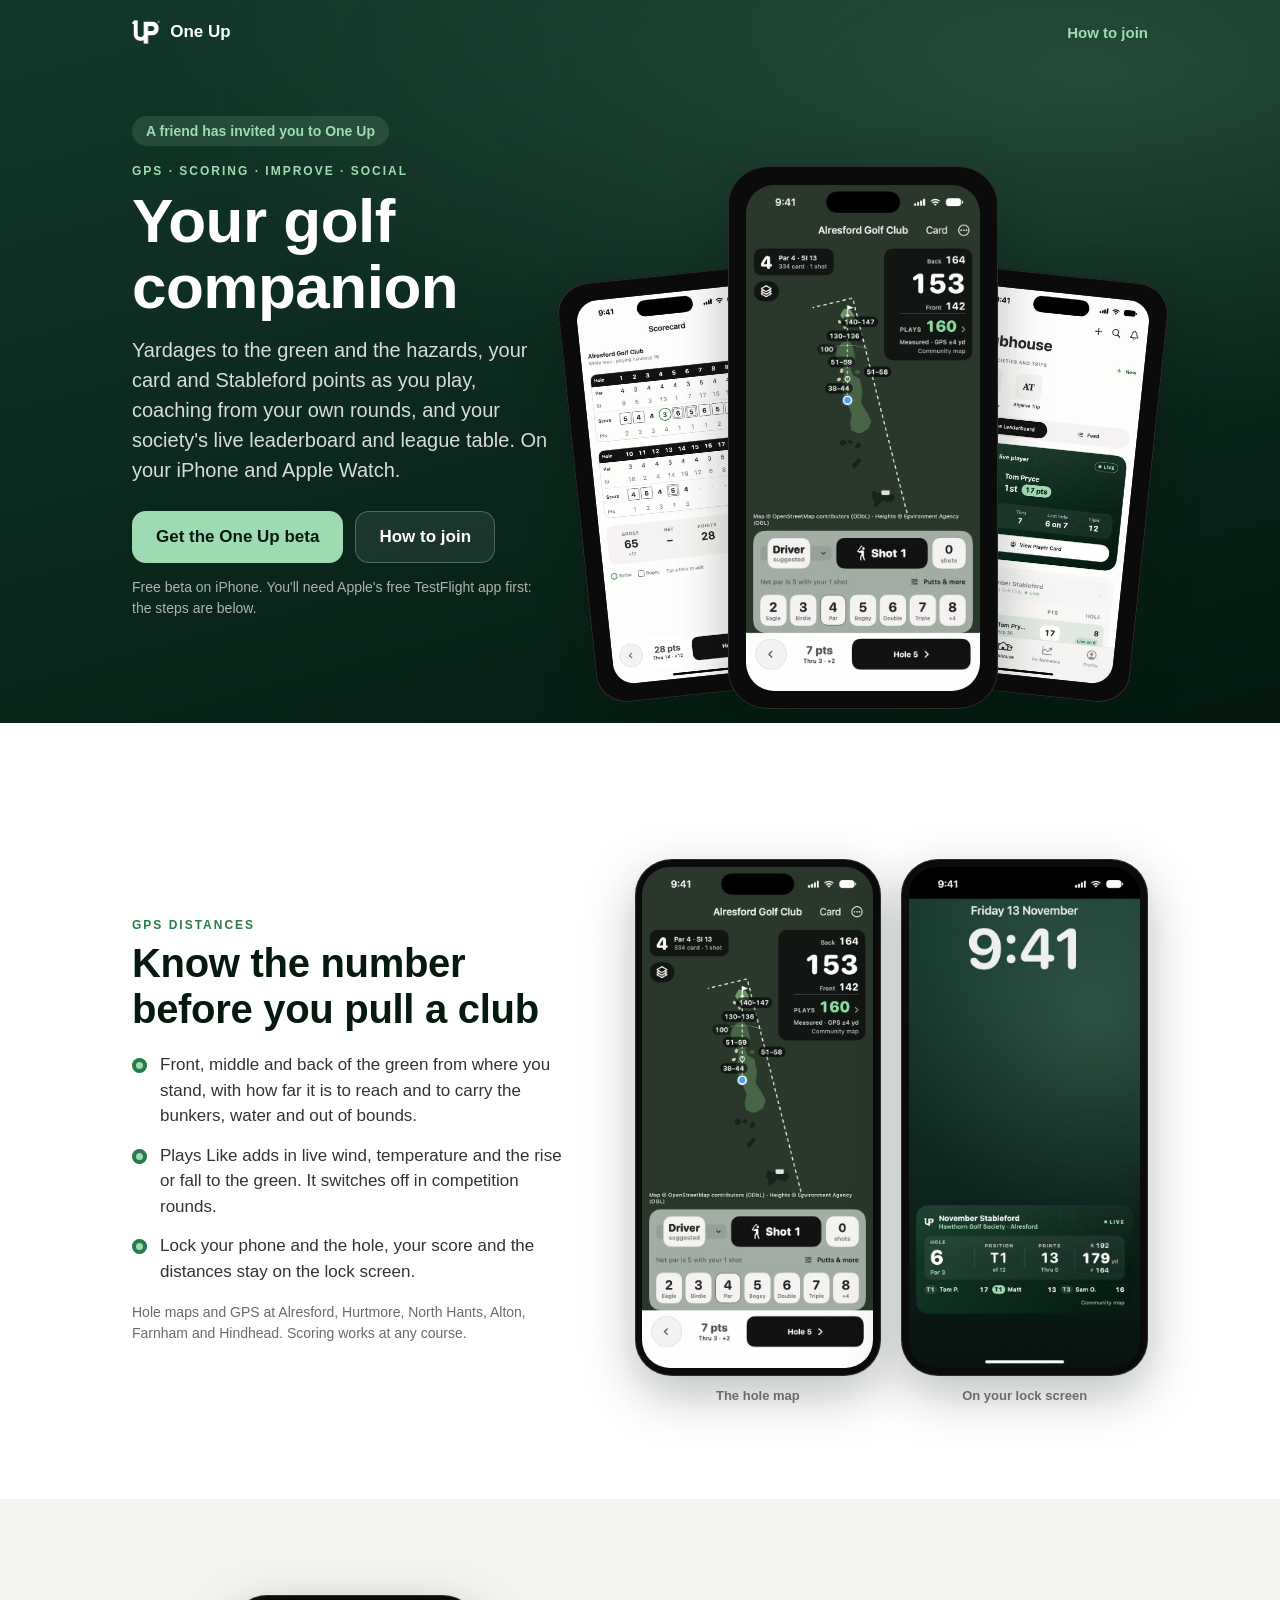
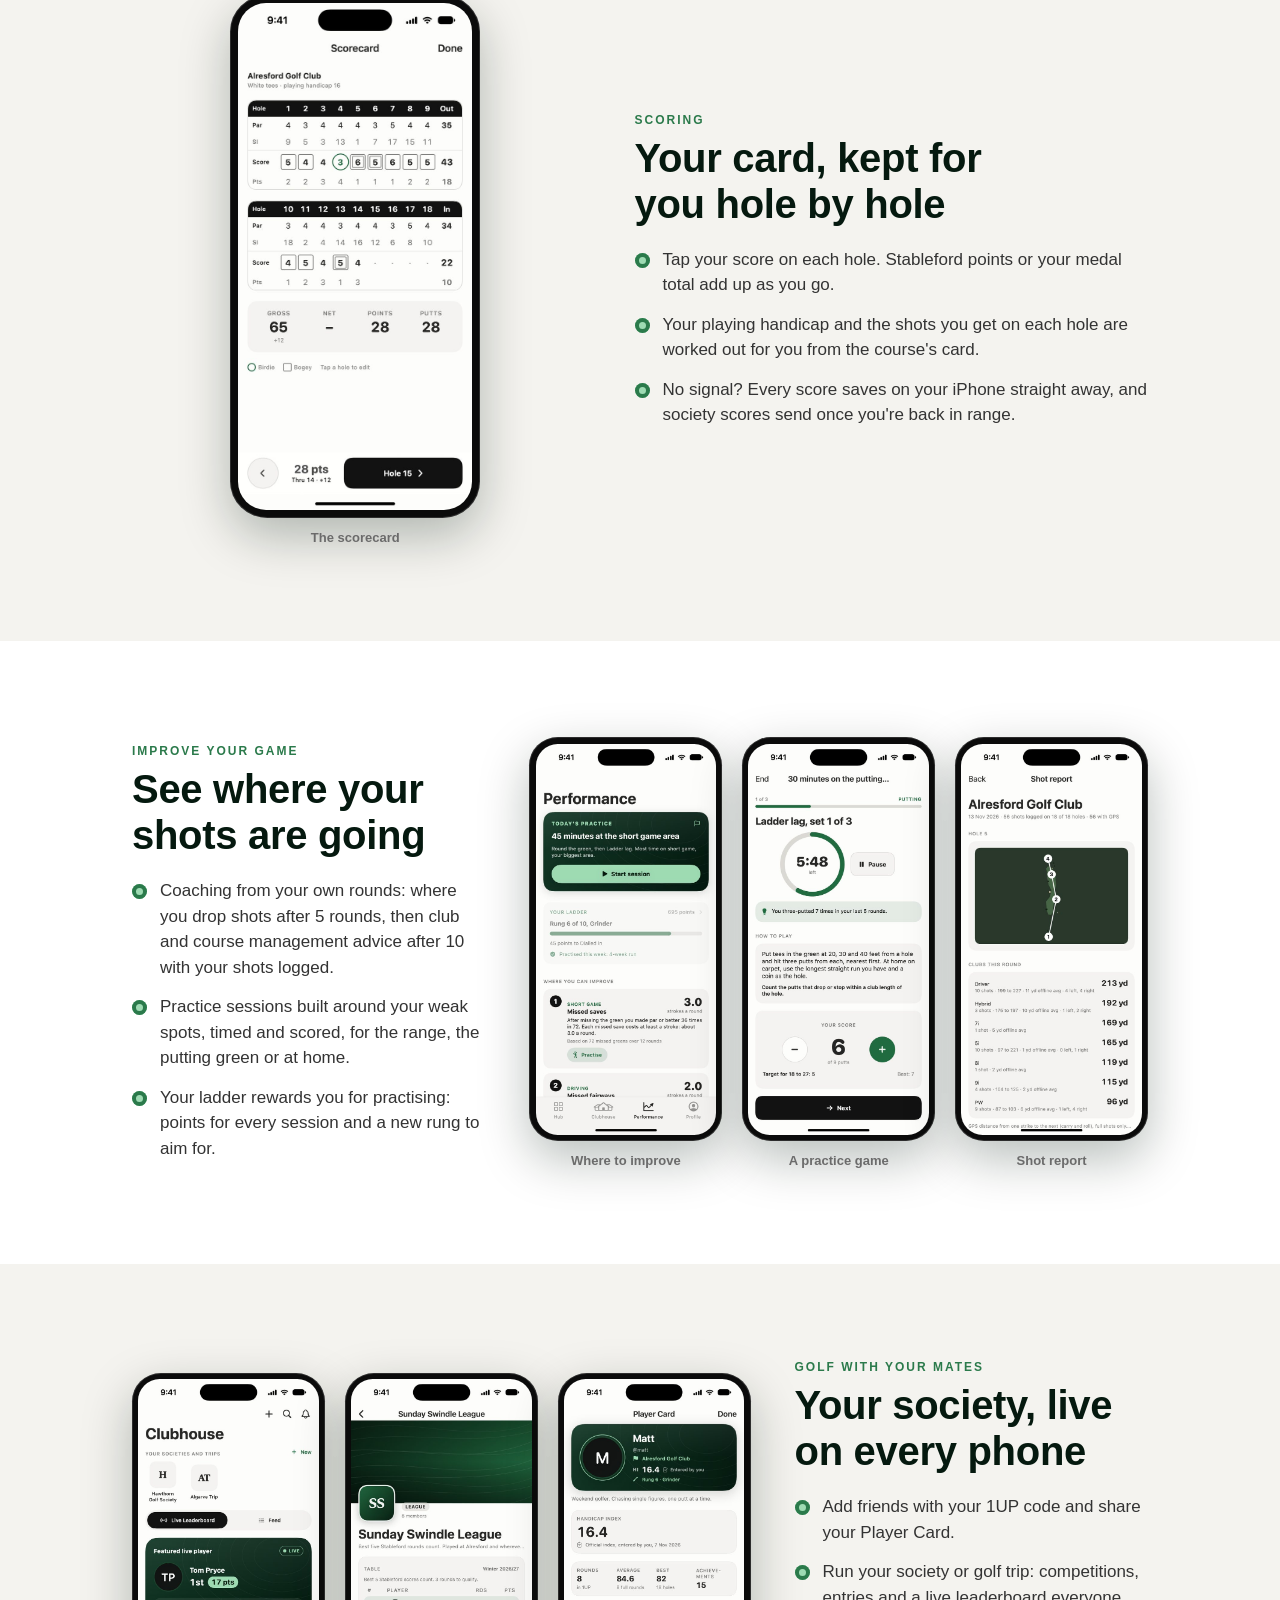
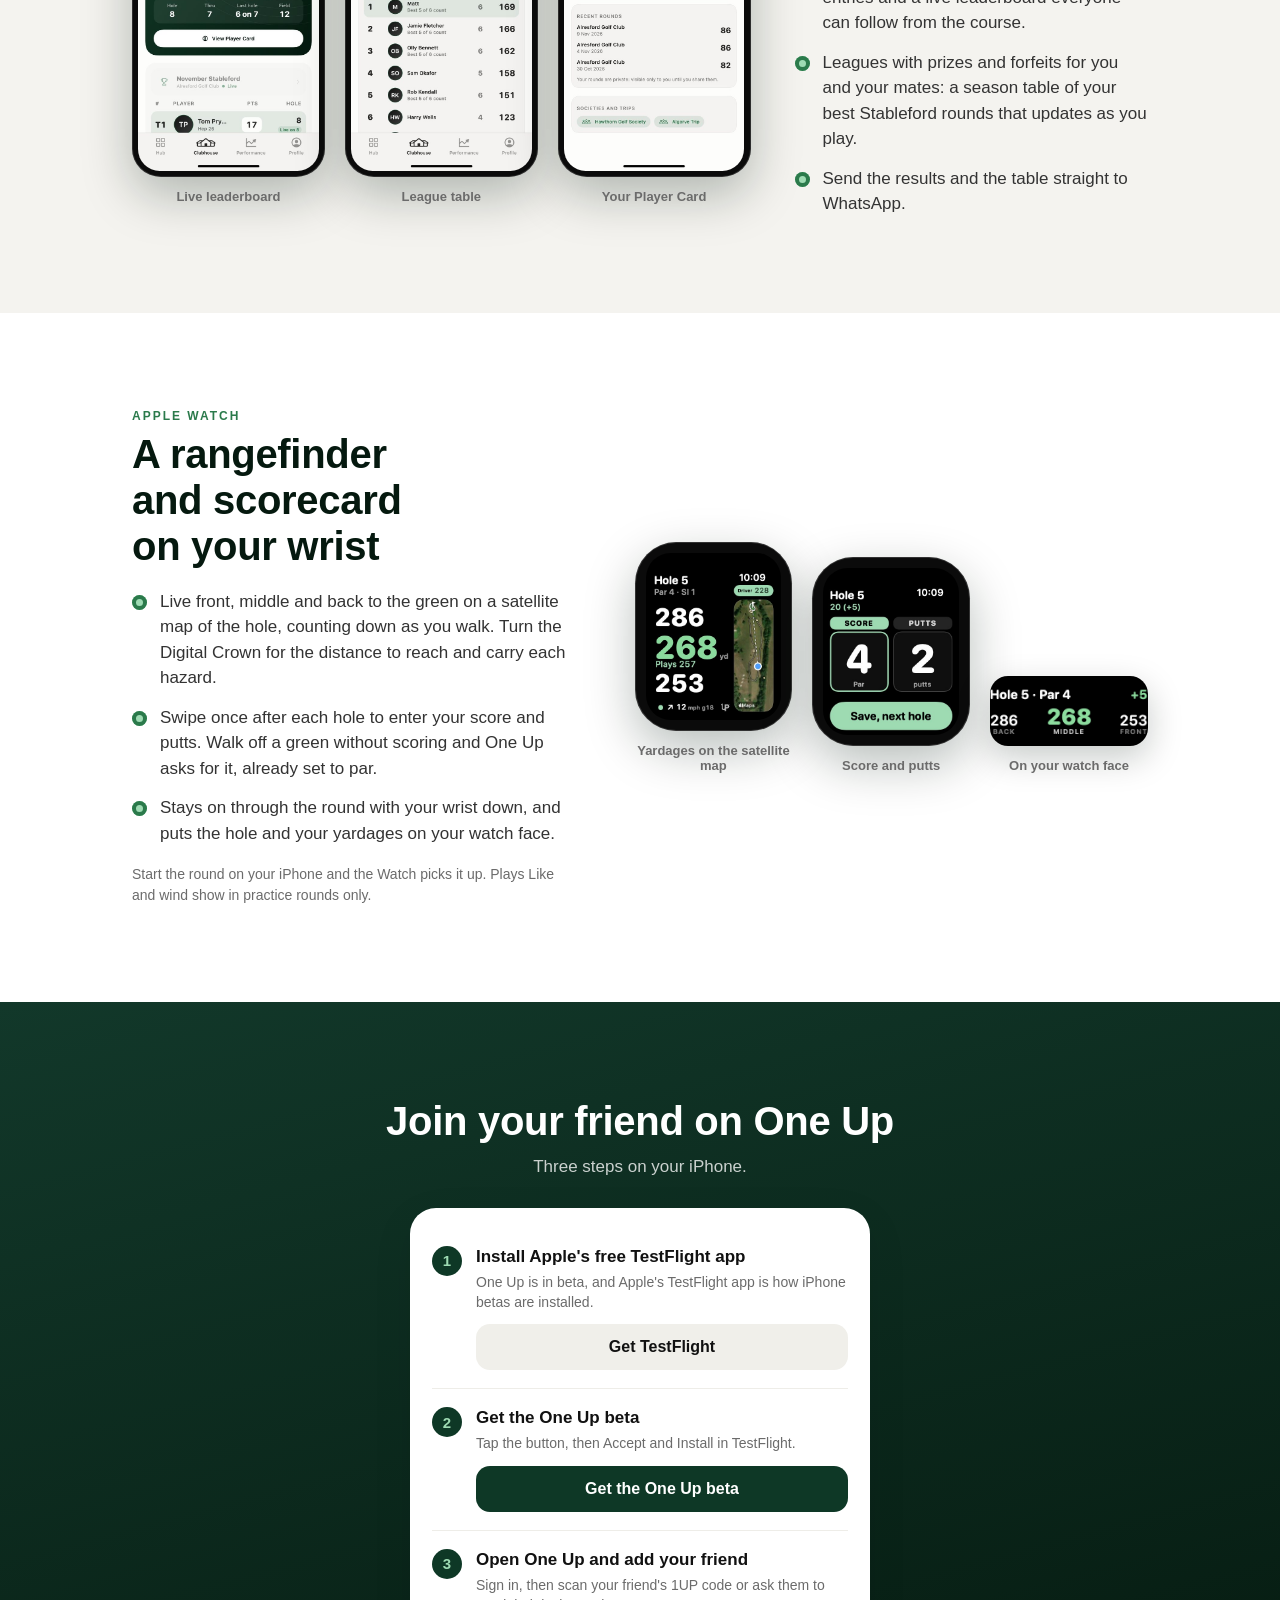
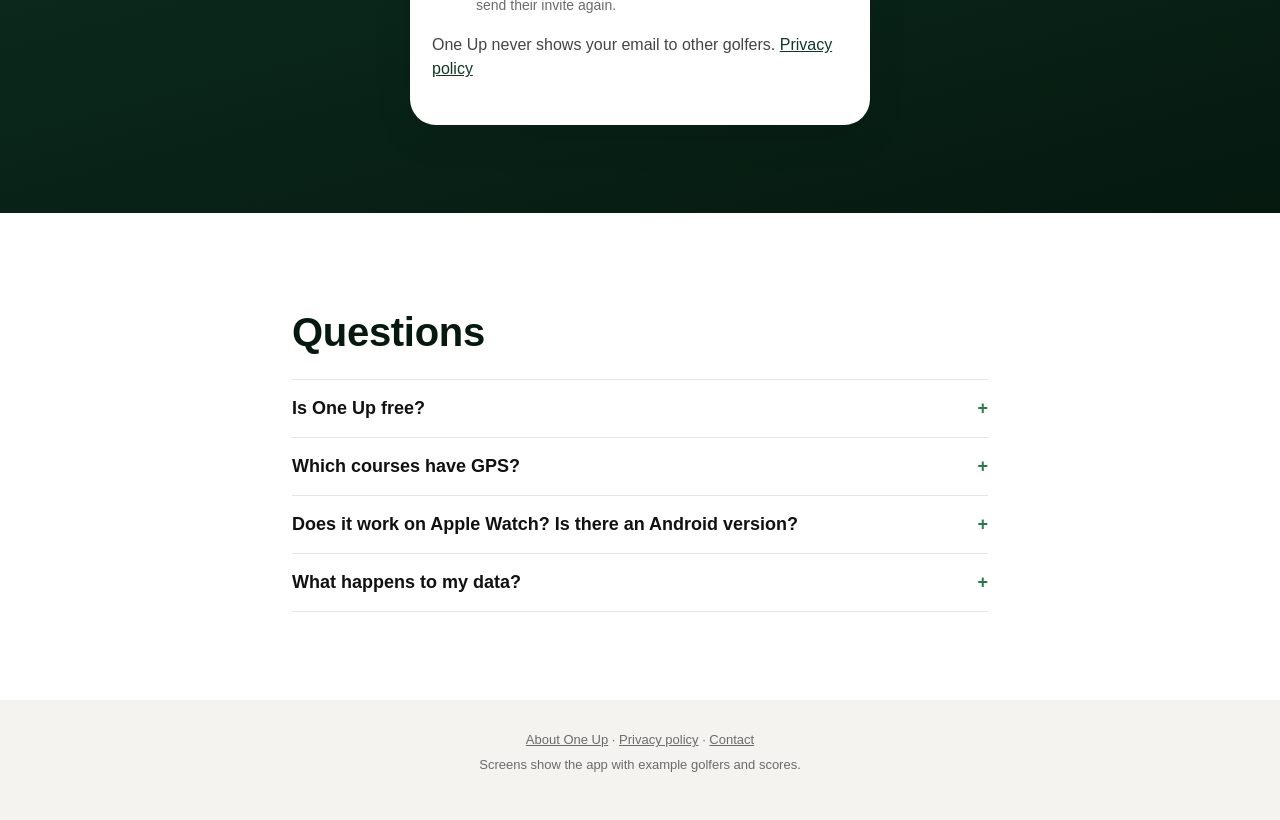
==== invite/index.html @ 7b3f878b "Invite page and link preview" ====
<!doctype html>
<html lang="en-GB">
<head>
<meta charset="utf-8"><meta name="viewport" content="width=device-width, initial-scale=1">
<title>You're invited to One Up</title>
<meta name="description" content="Join me on One Up, the golf companion app: GPS distances, scoring, getting better and golf with your mates. Free beta on iPhone.">
<meta property="og:type" content="website">
<meta property="og:site_name" content="One Up">
<meta property="og:title" content="You're invited to join One Up">
<meta property="og:description" content="Join me on One Up, the golf companion app: GPS distances, scoring, getting better and golf with your mates. Free beta on iPhone.">
<meta property="og:url" content="https://oneupapparel.com/invite/">
<meta property="og:image" content="https://oneupapparel.com/invite/preview.png">
<meta property="og:image:type" content="image/png">
<meta property="og:image:width" content="1200">
<meta property="og:image:height" content="630">
<meta property="og:image:alt" content="The One Up logo: You're invited to join One Up, the golf companion app.">
<meta name="twitter:card" content="summary_large_image">
<meta name="twitter:title" content="You're invited to join One Up">
<meta name="twitter:description" content="Join me on One Up, the golf companion app: GPS distances, scoring, getting better and golf with your mates. Free beta on iPhone.">
<meta name="twitter:image" content="https://oneupapparel.com/invite/preview.png">
<link rel="icon" href="https://gjreyupevmijlrhcgfhg.supabase.co/storage/v1/object/public/brand/one-up-icon-192.png">
<link rel="apple-touch-icon" href="https://gjreyupevmijlrhcgfhg.supabase.co/storage/v1/object/public/brand/one-up-icon-192.png">
<link rel="stylesheet" href="/style.css">
<script src="/config.js"></script>
</head>
<body class="product">
<!-- Invite to One Up: the link a golfer sends from the app (https://oneupapparel.com/invite/?c=<their 1UP code>).
     With One Up installed the iPhone opens the link straight in the app (universal links) and this page never shows.
     The code is only ever read from ?c=, checked against the same rule as the app (letters, digits, _ and -, 4 to 80
     characters) and set with textContent; nothing else from the address is used. No tracking.
     The screenshots in /img/ are drawn from the app's own screens with demo data (SiteScreenshots in the app's tests). -->
<header class="top">
  <div class="wrap">
    <a class="brand" href="/"><img src="/img/mark-white.png" width="113" height="96" alt="">One Up</a>
    <a class="top-link" href="#join">How to join</a>
  </div>
</header>

<main>
<section class="intro">
  <div class="wrap">
    <div class="intro-copy">
      <div class="invited">A friend has invited you to One Up</div>
      <div class="eyebrow">GPS · SCORING · IMPROVE · SOCIAL</div>
      <h1>Your golf companion</h1>
      <p class="lead">Yardages to the green and the hazards, your card and Stableford points as you play, coaching from your own rounds, and your society's live leaderboard and league table. On your iPhone and Apple Watch.</p>
      <div class="cta">
        <a class="btn mint" data-get href="#join">Get the One Up beta</a>
        <a class="btn ghost" href="#join">How to join</a>
      </div>
      <p class="cta-note">Free beta on iPhone. You'll need Apple's free TestFlight app first: the steps are below.</p>
    </div>
    <div class="intro-shots">
      <div class="phone side left"><img src="/img/scoring.jpg" width="600" height="1301" loading="lazy" alt="One Up scorecard for a Stableford round at Alresford, 14 holes played and 28 points so far."></div>
      <div class="phone"><img src="/img/gps.jpg" width="600" height="1301" alt="One Up hole map for the 4th at Alresford, a par 4: 153 yards to the middle of the green, 142 to the front, 164 to the back, plays like 160, with the distances to the bunkers marked on the hole."></div>
      <div class="phone side right"><img src="/img/leaderboard.jpg" width="600" height="1301" loading="lazy" alt="One Up Clubhouse with a society Stableford live: the leader so far and the leaderboard with points and the hole each golfer is on."></div>
    </div>
  </div>
</section>

<section class="feature" id="gps">
  <div class="wrap">
    <div class="copy">
      <div class="kicker">GPS DISTANCES</div>
      <h2>Know the number before you pull a club</h2>
      <ul class="points">
        <li>Front, middle and back of the green from where you stand, with how far it is to reach and to carry the bunkers, water and out of bounds.</li>
        <li>Plays Like adds in live wind, temperature and the rise or fall to the green. It switches off in competition rounds.</li>
        <li>Lock your phone and the hole, your score and the distances stay on the lock screen.</li>
      </ul>
      <p class="small-note">Hole maps and GPS at Alresford, Hurtmore, North Hants, Alton, Farnham and Hindhead. Scoring works at any course.</p>
    </div>
    <div class="shots">
      <figure class="shot"><div class="phone"><img src="/img/gps.jpg" width="600" height="1301" loading="lazy" alt="One Up hole map for the 4th at Alresford: 153 yards to the middle of the green, 142 to the front and 164 to the back, plays like 160, with bunker distances marked and the score buttons below the map."></div><figcaption>The hole map</figcaption></figure>
      <figure class="shot"><div class="phone"><img src="/img/lockscreen.jpg" width="600" height="1301" loading="lazy" alt="An iPhone lock screen with the One Up Live Activity for a society Stableford: hole 6, par 3, tied first of 12, 13 points after 5 holes, 179 yards to the middle of the green, and the top three."></div><figcaption>On your lock screen</figcaption></figure>
    </div>
  </div>
</section>

<section class="feature tint flip" id="scoring">
  <div class="wrap">
    <div class="copy">
      <div class="kicker">SCORING</div>
      <h2>Your card, kept for you hole by hole</h2>
      <ul class="points">
        <li>Tap your score on each hole. Stableford points or your medal total add up as you go.</li>
        <li>Your playing handicap and the shots you get on each hole are worked out for you from the course's card.</li>
        <li>No signal? Every score saves on your iPhone straight away, and society scores send once you're back in range.</li>
      </ul>
    </div>
    <div class="shots single">
      <figure class="shot"><div class="phone"><img src="/img/scoring.jpg" width="600" height="1301" loading="lazy" alt="One Up scorecard for a Stableford round at Alresford after 14 holes: 28 points, gross 65, birdies circled and bogeys boxed, with the button to go to hole 15."></div><figcaption>The scorecard</figcaption></figure>
    </div>
  </div>
</section>

<section class="feature wide" id="improve">
  <div class="wrap">
    <div class="copy">
      <div class="kicker">IMPROVE YOUR GAME</div>
      <h2>See where your shots are going</h2>
      <ul class="points">
        <li>Coaching from your own rounds: where you drop shots after 5 rounds, then club and course management advice after 10 with your shots logged.</li>
        <li>Practice sessions built around your weak spots, timed and scored, for the range, the putting green or at home.</li>
        <li>Your ladder rewards you for practising: points for every session and a new rung to aim for.</li>
      </ul>
    </div>
    <div class="shots">
      <figure class="shot"><div class="phone"><img src="/img/performance.jpg" width="600" height="1301" loading="lazy" alt="One Up Performance screen: today's practice session, Your ladder at rung 6 of 10, and where you can improve: missed saves at 3.0 strokes a round, then missed fairways."></div><figcaption>Where to improve</figcaption></figure>
      <figure class="shot"><div class="phone"><img src="/img/practice.jpg" width="600" height="1301" loading="lazy" alt="A One Up practice game in progress: Ladder lag, set 1 of 3, with a countdown timer, how to play, and a score of 6 of 9 putts."></div><figcaption>A practice game</figcaption></figure>
      <figure class="shot"><div class="phone"><img src="/img/shotreport.jpg" width="600" height="1301" loading="lazy" alt="One Up shot report for a round at Alresford: a map of the 5th with each shot numbered, and the distance each club went."></div><figcaption>Shot report</figcaption></figure>
    </div>
  </div>
</section>

<section class="feature tint flip wide" id="social">
  <div class="wrap">
    <div class="copy">
      <div class="kicker">GOLF WITH YOUR MATES</div>
      <h2>Your society, live on every phone</h2>
      <ul class="points">
        <li>Add friends with your 1UP code and share your Player Card.</li>
        <li>Run your society or golf trip: competitions, entries and a live leaderboard everyone can follow from the course.</li>
        <li>Leagues with prizes and forfeits for you and your mates: a season table of your best Stableford rounds that updates as you play.</li>
        <li>Send the results and the table straight to WhatsApp.</li>
      </ul>
    </div>
    <div class="shots">
      <figure class="shot"><div class="phone"><img src="/img/leaderboard.jpg" width="600" height="1301" loading="lazy" alt="One Up Clubhouse with a society Stableford live: the featured leader on 17 points and the leaderboard with each golfer's points and the hole they're on."></div><figcaption>Live leaderboard</figcaption></figure>
      <figure class="shot"><div class="phone"><img src="/img/league.jpg" width="600" height="1301" loading="lazy" alt="A One Up friends' league, the Sunday Swindle League: the Winter 2026/27 season table with the best five Stableford scores counting, Matt top on 169 points ahead of Jamie Fletcher on 166."></div><figcaption>League table</figcaption></figure>
      <figure class="shot"><div class="phone"><img src="/img/playercard.jpg" width="600" height="1301" loading="lazy" alt="A One Up Player Card for Matt: home club Alresford, Handicap Index 16.4, rounds, average and best scores, recent rounds and his society and golf trip."></div><figcaption>Your Player Card</figcaption></figure>
    </div>
  </div>
</section>

<section class="feature" id="watch">
  <div class="wrap">
    <div class="copy">
      <div class="kicker">APPLE WATCH</div>
      <h2>A rangefinder and scorecard on your wrist</h2>
      <ul class="points">
        <li>Live front, middle and back to the green on a satellite map of the hole, counting down as you walk. Turn the Digital Crown for the distance to reach and carry each hazard.</li>
        <li>Swipe once after each hole to enter your score and putts. Walk off a green without scoring and One Up asks for it, already set to par.</li>
        <li>Stays on through the round with your wrist down, and puts the hole and your yardages on your watch face.</li>
      </ul>
      <p class="small-note">Start the round on your iPhone and the Watch picks it up. Plays Like and wind show in practice rounds only.</p>
    </div>
    <div class="shots watch-shots">
      <figure class="shot"><div class="watch"><img src="/img/watch-hole.jpg" width="410" height="502" loading="lazy" alt="One Up on Apple Watch, the 5th at Alresford, a par 4: 268 yards to the middle of the green, 286 to the back and 253 to the front, plays 257, a satellite picture of the hole with the line to the green, and wind of 12 miles an hour gusting 18."></div><figcaption>Yardages on the satellite map</figcaption></figure>
      <figure class="shot"><div class="watch"><img src="/img/watch-score.jpg" width="410" height="502" loading="lazy" alt="One Up score page on Apple Watch for hole 5: a score of 4, par, and 2 putts, with a Save, next hole button."></div><figcaption>Score and putts</figcaption></figure>
      <figure class="shot complication"><img src="/img/watch-complication.png" width="372" height="164" loading="lazy" alt="One Up watch face complication: hole 5, par 4, plus 5, with 286 to the back, 268 to the middle and 253 to the front."><figcaption>On your watch face</figcaption></figure>
    </div>
  </div>
</section>

<section class="join" id="join">
  <div class="wrap">
    <h2>Join your friend on One Up</h2>
    <p class="sub-lead">Three steps on your iPhone.</p>
    <div class="card">
      <div class="body">
        <ol class="steps">
          <li>
            <span class="num">1</span>
            <div>
              <strong>Install Apple's free TestFlight app</strong>
              <span class="sub">One Up is in beta, and Apple's TestFlight app is how iPhone betas are installed.</span>
              <a class="btn secondary" href="https://apps.apple.com/app/testflight/id899247664">Get TestFlight</a>
            </div>
          </li>
          <li>
            <span class="num">2</span>
            <div>
              <strong>Get the One Up beta</strong>
              <span class="sub" id="beta-note">Tap the button, then Accept and Install in TestFlight.</span>
              <a id="get" class="btn primary" href="/" style="display:none">Get the One Up beta</a>
            </div>
          </li>
          <li>
            <span class="num">3</span>
            <div>
              <strong>Open One Up and add your friend</strong>
              <span class="sub" id="add-note">Sign in, then scan your friend's 1UP code or ask them to send their invite again.</span>
              <a id="open" class="btn primary" href="/" style="display:none">Open in One Up</a>
              <div id="code-box" class="code-box" style="display:none">
                <span class="sub">Or in One Up tap Scan 1UP Code and type this code:</span>
                <code id="code"></code>
              </div>
            </div>
          </li>
        </ol>
        <p class="note">One Up never shows your email to other golfers. <a href="/privacy/">Privacy policy</a></p>
      </div>
    </div>
  </div>
</section>

<section class="faq" id="faq">
  <div class="wrap">
    <h2>Questions</h2>
    <div class="list">
      <details>
        <summary>Is One Up free?</summary>
        <p>Yes. One Up is in a free beta on iPhone, installed through Apple's free TestFlight app.</p>
      </details>
      <details>
        <summary>Which courses have GPS?</summary>
        <p>Hole maps and GPS distances are ready at Alresford, Hurtmore, North Hants, Alton, Farnham and Hindhead. Scoring, handicaps and society competitions work at any course.</p>
      </details>
      <details>
        <summary>Does it work on Apple Watch? Is there an Android version?</summary>
        <p>Yes to Apple Watch: the Watch app comes with the iPhone app and installs by itself. One Up needs an iPhone, and there's no Android version yet.</p>
      </details>
      <details>
        <summary>What happens to my data?</summary>
        <p>Your rounds, shots and your location stay on your iPhone. An account is optional: you need one for friends, societies and live scoring, and other golfers never see your email. There are no adverts and no tracking. The <a href="/privacy/">privacy policy</a> has the full detail.</p>
      </details>
    </div>
  </div>
</section>
</main>

<footer class="site-foot">
  <a href="/">About One Up</a> &middot; <a href="/privacy/">Privacy policy</a> &middot; <a href="mailto:matt@oneupapparel.com">Contact</a>
  <p>Screens show the app with example golfers and scores.</p>
</footer>
<script>
  (function () {
    var download = window.ONE_UP_DOWNLOAD;
    var get = document.getElementById('get');
    if (download) {
      get.href = download; get.style.display = 'block';
      var heroes = document.querySelectorAll('[data-get]');
      for (var i = 0; i < heroes.length; i++) heroes[i].href = download;
    }
    else { document.getElementById('beta-note').textContent = 'One Up is in beta on iPhone. Ask the friend who invited you for the beta link.'; }

    var c = null;
    try { c = new URLSearchParams(location.search).get('c'); } catch (e) { c = null; }
    if (c && /^[A-Za-z0-9_-]{4,80}$/.test(c)) {
      var open = document.getElementById('open');
      open.href = 'oneupgolf://p/' + c;
      open.style.display = 'block';
      document.getElementById('add-note').textContent = 'Once you have signed in, tap the button to see their Player Card and add them.';
      document.getElementById('code').textContent = c;
      document.getElementById('code-box').style.display = 'block';
    }
  })();
</script>
</body>
</html>
---- style.css ----
:root { --forest: #0e3826; --forest-deep: #05190f; --mint: #9edbb3; --ink: #111; --muted: #6b6b6b; --paper: #f4f3ef; --leaf: #2b7a4b; }
* { box-sizing: border-box; }
body { margin: 0; background: var(--paper); color: var(--ink); font-family: -apple-system, BlinkMacSystemFont, "Segoe UI", Helvetica, Arial, sans-serif; -webkit-font-smoothing: antialiased; }
.card { max-width: 460px; margin: 40px auto; background: #fff; border-radius: 26px; overflow: hidden; box-shadow: 0 12px 40px rgba(0,0,0,.08); }
.hero { background: linear-gradient(160deg, #12382a, var(--forest-deep)); color: #fff; text-align: center; padding: 36px 24px 30px; }
.hero img { width: 76px; height: 76px; border-radius: 18px; background: #fff; display: block; margin: 0 auto; }
.eyebrow { margin-top: 16px; font-size: 11px; font-weight: 800; letter-spacing: 2px; color: var(--mint); }
h1 { margin: 8px 0 0; font-size: 26px; line-height: 1.2; }
.body { padding: 28px 26px 30px; text-align: center; }
.body p { color: #444; font-size: 16px; line-height: 1.5; margin: 0 0 18px; }
.btn { display: block; width: 100%; padding: 16px; border-radius: 14px; font-size: 17px; font-weight: 700; text-decoration: none; margin-top: 12px; }
.btn.primary { background: var(--forest); color: #fff; }
.btn.secondary { background: #f0efea; color: var(--ink); }
.note { font-size: 13px; color: var(--muted); margin-top: 18px; line-height: 1.5; }
.foot { text-align: center; font-size: 12px; color: var(--muted); padding: 0 16px 40px; }
.foot a { color: var(--muted); }
.policy { max-width: 720px; margin: 0 auto; padding: 32px 22px 60px; line-height: 1.6; }
.policy h1 { color: var(--forest); }
.policy h2 { margin-top: 28px; font-size: 19px; }
.steps { list-style: none; margin: 8px 0 0; padding: 0; text-align: left; }
.steps li { display: flex; gap: 14px; padding: 18px 0; border-top: 1px solid #eeede8; }
.steps li:first-child { border-top: 0; padding-top: 6px; }
.steps .num { flex: 0 0 30px; height: 30px; border-radius: 50%; background: var(--forest); color: var(--mint); font-weight: 800; font-size: 15px; display: flex; align-items: center; justify-content: center; }
.steps li > div { flex: 1; min-width: 0; }
.steps strong { display: block; font-size: 17px; line-height: 1.3; }
.steps .sub { display: block; color: var(--muted); font-size: 14px; line-height: 1.45; margin-top: 4px; }
.steps .btn { margin-top: 12px; padding: 14px; font-size: 16px; text-align: center; }
.code-box { margin-top: 14px; }
.code-box code { display: block; margin-top: 8px; padding: 12px; border-radius: 12px; background: #f0efea; font: 600 15px/1.3 ui-monospace, SFMono-Regular, Menlo, monospace; word-break: break-all; user-select: all; -webkit-user-select: all; text-align: center; }
.hero h1 { text-wrap: balance; }
.note a { color: var(--forest); }

/* Product pages (home and invite). Mobile first; two columns from 900px. */
.product { background: #fff; }
.wrap { max-width: 1080px; margin: 0 auto; padding: 0 20px; }
.top { position: absolute; top: 0; left: 0; right: 0; z-index: 2; }
.top .wrap { display: flex; align-items: center; justify-content: space-between; height: 64px; }
.brand { display: flex; align-items: center; gap: 10px; color: #fff; text-decoration: none; font-weight: 800; font-size: 17px; }
.brand img { height: 24px; width: auto; display: block; }
.top-link { color: var(--mint); font-weight: 700; font-size: 15px; text-decoration: none; }

.intro { position: relative; overflow: hidden; color: #fff; padding: 92px 0 0;
  background: radial-gradient(120% 80% at 85% 10%, rgba(158,219,179,.16), transparent 60%), linear-gradient(165deg, #12382a, var(--forest-deep)); }
.intro .wrap { display: grid; gap: 40px; }
.intro .eyebrow { margin-top: 0; font-size: 12px; }
.intro h1 { font-size: 42px; line-height: 1.06; letter-spacing: -0.5px; margin: 10px 0 0; text-wrap: balance; }
.intro .lead { font-size: 18px; line-height: 1.5; color: rgba(255,255,255,.84); margin: 16px 0 0; max-width: 32em; }
.invited { display: inline-block; margin: 0 0 18px; padding: 7px 14px; border-radius: 999px; background: rgba(158,219,179,.14); color: var(--mint); font-size: 14px; font-weight: 700; }
.cta { display: flex; flex-wrap: wrap; gap: 12px; margin-top: 26px; }
.cta .btn { width: auto; margin: 0; padding: 16px 24px; text-align: center; }
.btn.mint { background: var(--mint); color: var(--forest-deep); }
.btn.ghost { background: rgba(255,255,255,.08); color: #fff; box-shadow: inset 0 0 0 1px rgba(255,255,255,.24); }
.cta-note { font-size: 14px; line-height: 1.5; color: rgba(255,255,255,.66); margin: 14px 0 0; }
.intro-shots { display: flex; justify-content: center; align-items: flex-end; margin-bottom: -56px; }
.intro-shots .phone { width: 240px; }
.intro-shots .side { display: none; }

.phone { margin: 0; background: #0b0b0b; padding: 3.2%; border-radius: 15% / 7%; box-shadow: 0 18px 50px rgba(5,25,15,.28), inset 0 0 0 1px rgba(255,255,255,.14); }
.phone img { display: block; width: 100%; height: auto; border-radius: 12% / 5.6%; background: #1c1c1c; }
.shot { margin: 0; min-width: 0; text-align: center; }
.shot figcaption { margin-top: 12px; font-size: 13px; font-weight: 600; color: var(--muted); }

.feature { padding: 60px 0; }
.feature.tint { background: var(--paper); }
.intro + .feature { padding-top: 104px; }
.feature .wrap { display: grid; gap: 34px; }
.kicker { font-size: 12px; font-weight: 800; letter-spacing: 2px; color: var(--leaf); }
.feature h2, .join h2, .faq h2 { font-size: 30px; line-height: 1.15; margin: 8px 0 0; color: var(--forest-deep); letter-spacing: -0.3px; text-wrap: balance; }
.points { list-style: none; padding: 0; margin: 20px 0 0; }
.points li { position: relative; padding-left: 28px; margin-top: 14px; font-size: 17px; line-height: 1.5; color: #333; }
.points li::before { content: ""; position: absolute; left: 0; top: 6px; width: 15px; height: 15px; border-radius: 50%; background: var(--mint); box-shadow: inset 0 0 0 4px var(--leaf); }
.small-note { margin: 18px 0 0; font-size: 14px; line-height: 1.5; color: var(--muted); }
.shots { display: flex; flex-wrap: wrap; justify-content: center; gap: 24px 14px; }
.shots .shot { flex: 0 1 calc(50% - 7px); max-width: 250px; }
.shots.single .shot { flex: 0 1 250px; }

.join { padding: 60px 0; color: #fff; background: linear-gradient(165deg, #12382a, var(--forest-deep)); }
.join h2 { color: #fff; }
.join .sub-lead { color: rgba(255,255,255,.78); font-size: 17px; line-height: 1.5; margin: 10px 0 0; }
.join .card { margin: 28px auto 0; color: var(--ink); }
.join .body { text-align: left; padding: 24px 22px 26px; }

.faq { padding: 60px 0; }
.faq .wrap { max-width: 760px; }
.faq .list { margin-top: 24px; }
.faq details { border-top: 1px solid #e7e5df; padding: 18px 0; }
.faq details:last-child { border-bottom: 1px solid #e7e5df; }
.faq summary { cursor: pointer; font-size: 18px; font-weight: 700; list-style: none; display: flex; justify-content: space-between; gap: 16px; }
.faq summary::-webkit-details-marker { display: none; }
.faq summary::after { content: "+"; color: var(--leaf); font-weight: 800; }
.faq details[open] summary::after { content: "\2212"; }
.faq details p { margin: 10px 0 0; font-size: 16px; line-height: 1.55; color: #444; }
.faq a, .points a { color: var(--forest); }

.site-foot { background: var(--paper); padding: 30px 20px 44px; text-align: center; font-size: 13px; line-height: 1.6; color: var(--muted); }
.site-foot a { color: var(--muted); }
.site-foot p { margin: 4px 0 0; }

@media (min-width: 900px) {
  .wrap { padding: 0 32px; }
  .intro { padding-top: 116px; }
  .intro .wrap { grid-template-columns: 1.05fr 1fr; align-items: center; gap: 24px; }
  .intro h1 { font-size: 62px; }
  .intro .lead { font-size: 20px; }
  .intro-copy { padding-bottom: 104px; }
  .intro-shots { margin-bottom: -36px; }
  .intro-shots .phone { width: 270px; position: relative; z-index: 1; }
  .intro-shots .side { display: block; width: 214px; z-index: 0; }
  .intro-shots .side.left { margin-right: -64px; transform: rotate(-6deg) translateY(-14px); }
  .intro-shots .side.right { margin-left: -64px; transform: rotate(6deg) translateY(-14px); }
  .feature { padding: 96px 0; }
  .intro + .feature { padding-top: 136px; }
  .feature .wrap { grid-template-columns: 1fr 1.15fr; align-items: center; gap: 56px; }
  .feature.flip .copy { order: 2; }
  .feature.wide .wrap { grid-template-columns: 0.8fr 1.4fr; gap: 44px; }
  .feature.wide.flip .wrap { grid-template-columns: 1.4fr 0.8fr; }
  .feature h2, .join h2, .faq h2 { font-size: 40px; }
  .shots { flex-wrap: nowrap; gap: 20px; }
  .shots .shot { flex: 1 1 0; }
  .join { padding: 88px 0; }
  .join .wrap { text-align: center; }
  .faq { padding: 88px 0; }
}

/* Apple Watch shots */
.watch-shots { align-items: flex-end; }
.watch { margin: 0 auto; background: #0b0b0b; padding: 7%; border-radius: 26% / 22%; box-shadow: 0 18px 50px rgba(5,25,15,.28), inset 0 0 0 1px rgba(255,255,255,.16); max-width: 220px; }
.watch img { display: block; width: 100%; height: auto; border-radius: 18% / 15%; background: #000; }
.shot.complication img { display: block; width: 100%; max-width: 240px; height: auto; margin: 0 auto; border-radius: 18px; box-shadow: 0 12px 34px rgba(5,25,15,.22); }
.watch-shots .shot { flex: 0 1 calc(33.3% - 10px); max-width: 230px; }
@media (max-width: 640px) { .watch-shots { flex-wrap: wrap; justify-content: center; } .watch-shots .shot { flex: 0 1 calc(50% - 8px); } .watch-shots .shot.complication { flex: 1 1 100%; } }
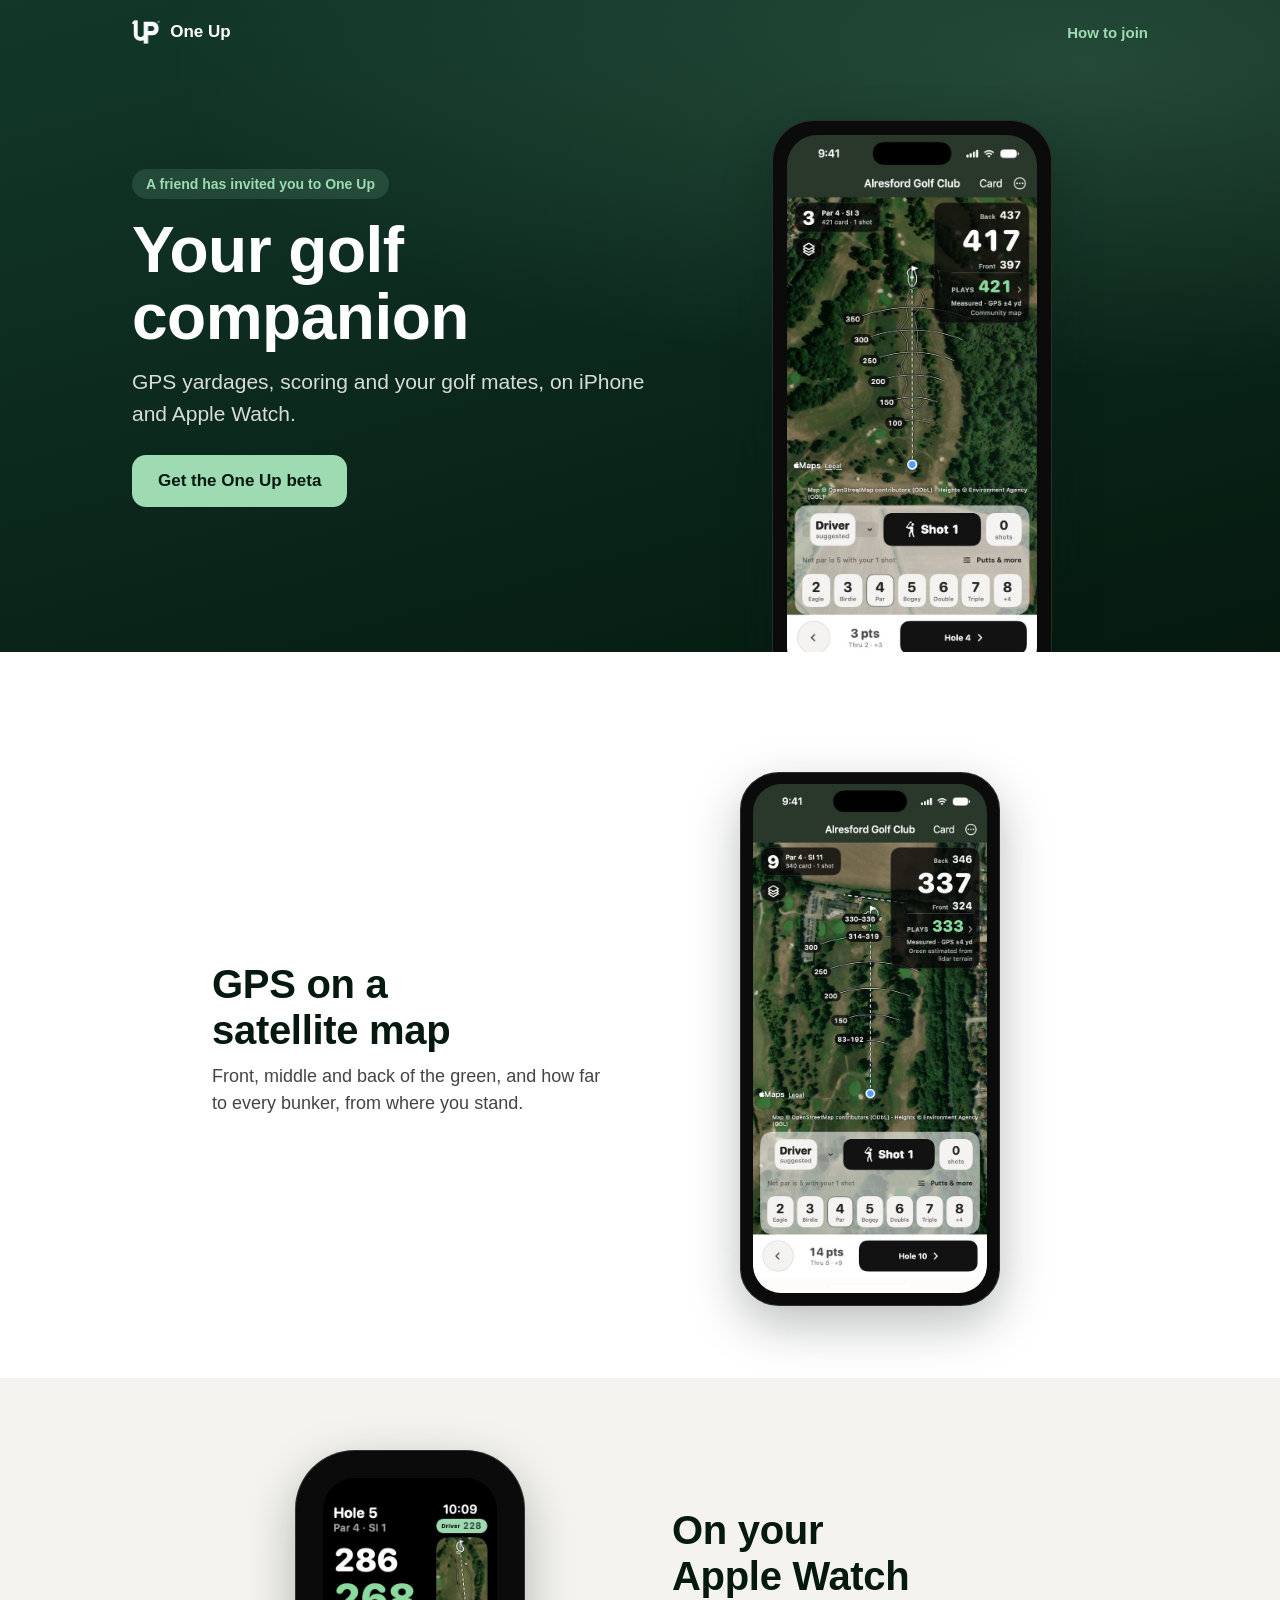
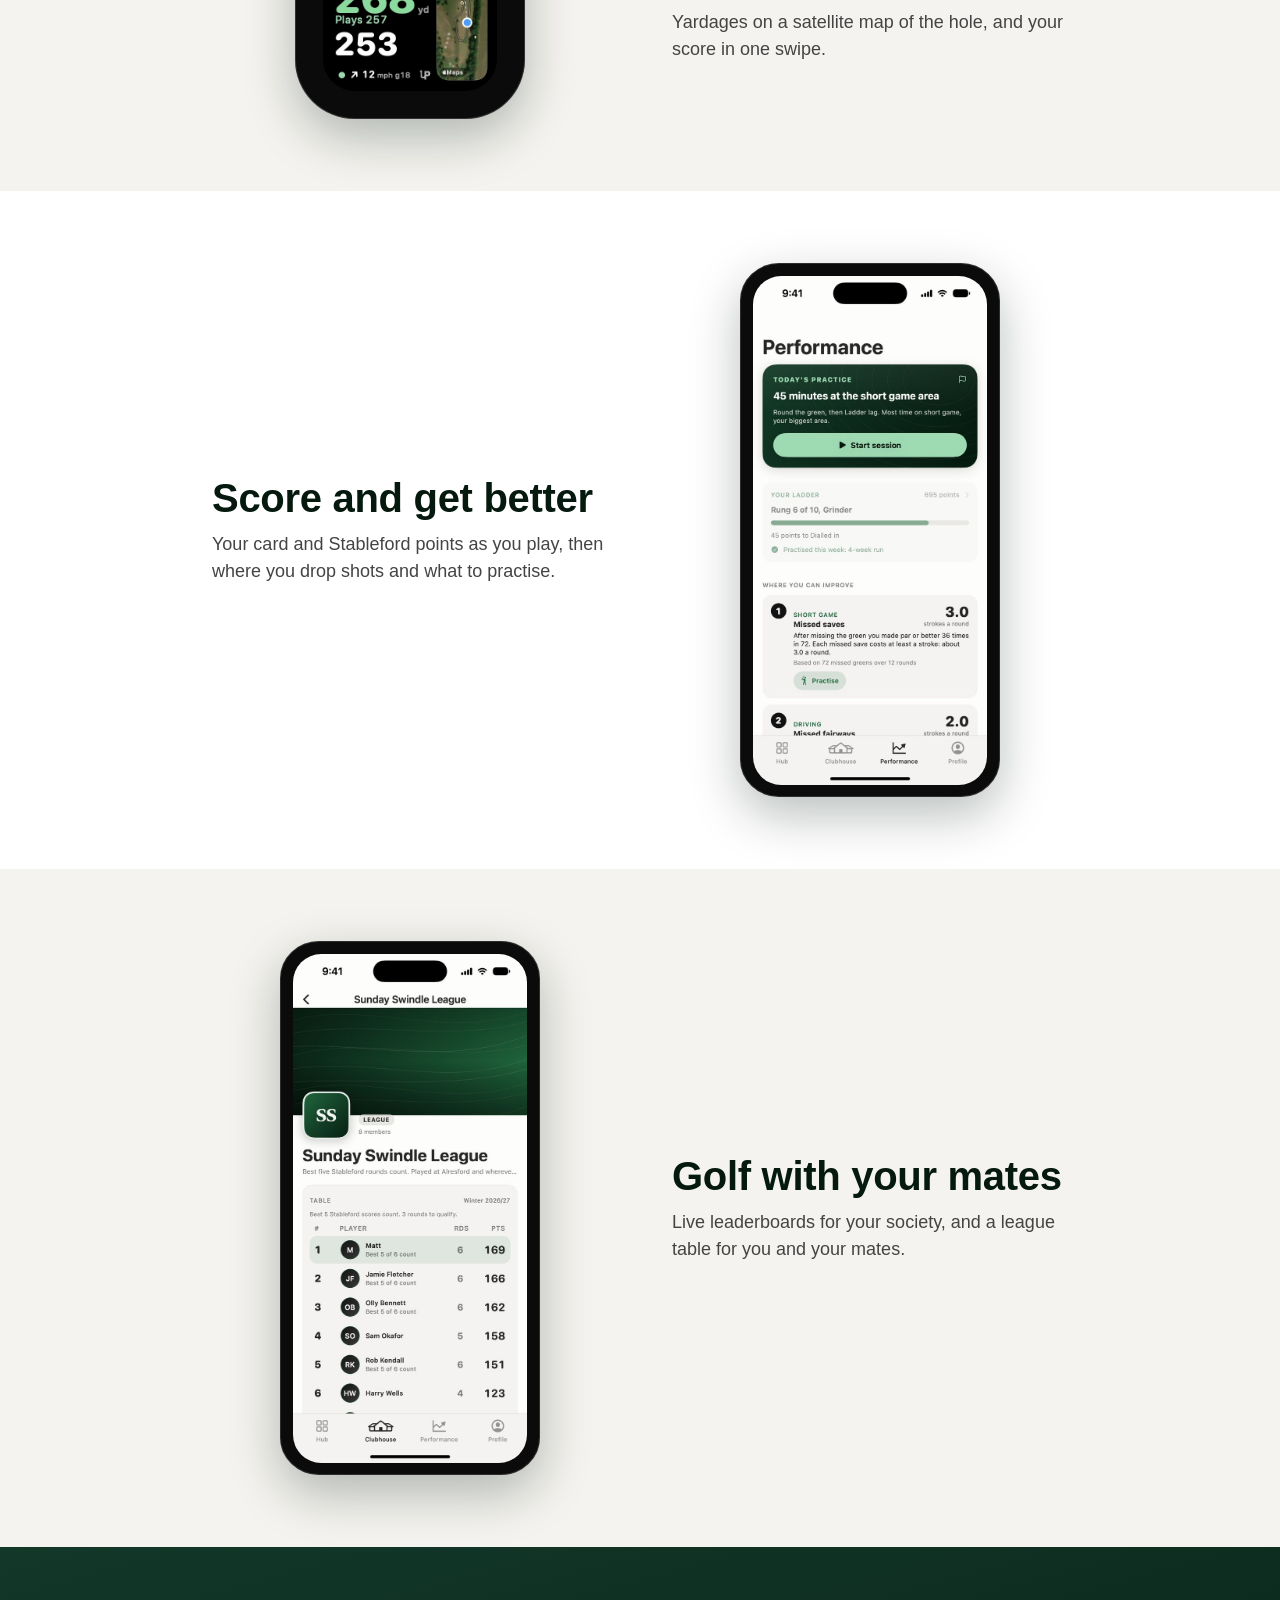
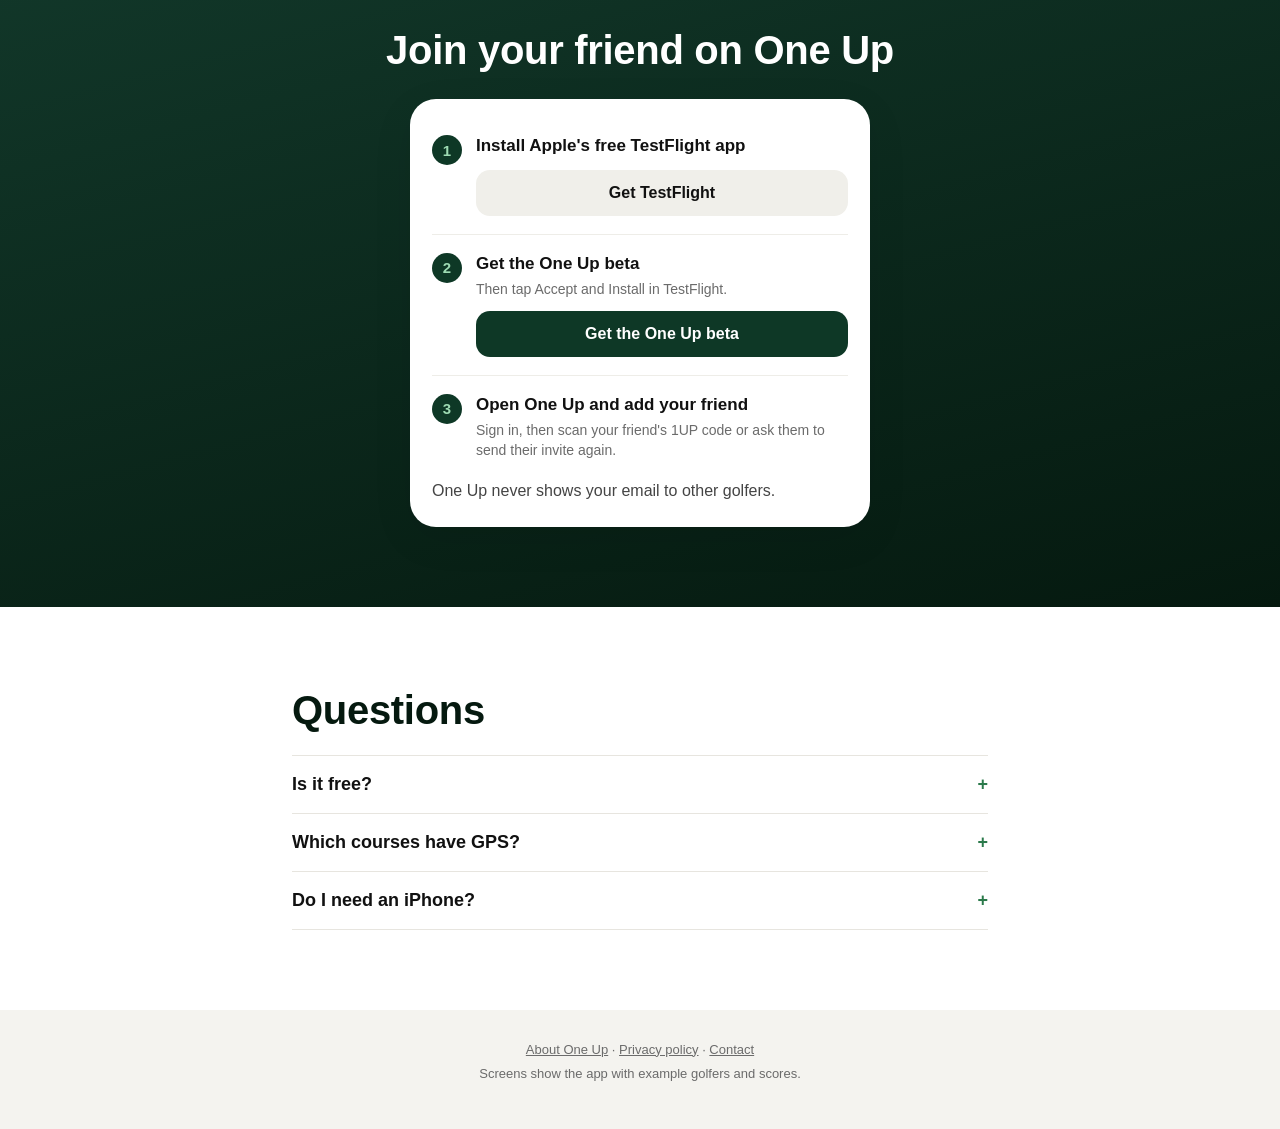
==== commit be60a4f3: "Shorter, simpler invite page" ====
--- a/invite/index.html
+++ b/invite/index.html
@@ -28,7 +28,8 @@
      With One Up installed the iPhone opens the link straight in the app (universal links) and this page never shows.
      The code is only ever read from ?c=, checked against the same rule as the app (letters, digits, _ and -, 4 to 80
      characters) and set with textContent; nothing else from the address is used. No tracking.
-     The screenshots in /img/ are drawn from the app's own screens with demo data (SiteScreenshots in the app's tests). -->
+     The screenshots in /img/ are drawn from the app's own screens with demo data (SiteScreenshots in the app's tests;
+     the hole maps sit on Apple's satellite imagery from MapKit). -->
 <header class="top">
   <div class="wrap">
     <a class="brand" href="/"><img src="/img/mark-white.png" width="113" height="96" alt="">One Up</a>
@@ -41,19 +42,12 @@
   <div class="wrap">
     <div class="intro-copy">
       <div class="invited">A friend has invited you to One Up</div>
-      <div class="eyebrow">GPS · SCORING · IMPROVE · SOCIAL</div>
       <h1>Your golf companion</h1>
-      <p class="lead">Yardages to the green and the hazards, your card and Stableford points as you play, coaching from your own rounds, and your society's live leaderboard and league table. On your iPhone and Apple Watch.</p>
-      <div class="cta">
-        <a class="btn mint" data-get href="#join">Get the One Up beta</a>
-        <a class="btn ghost" href="#join">How to join</a>
-      </div>
-      <p class="cta-note">Free beta on iPhone. You'll need Apple's free TestFlight app first: the steps are below.</p>
+      <p class="lead">GPS yardages, scoring and your golf mates, on iPhone and Apple Watch.</p>
+      <div class="cta"><a class="btn mint" data-get href="#join">Get the One Up beta</a></div>
     </div>
     <div class="intro-shots">
-      <div class="phone side left"><img src="/img/scoring.jpg" width="600" height="1301" loading="lazy" alt="One Up scorecard for a Stableford round at Alresford, 14 holes played and 28 points so far."></div>
-      <div class="phone"><img src="/img/gps.jpg" width="600" height="1301" alt="One Up hole map for the 4th at Alresford, a par 4: 153 yards to the middle of the green, 142 to the front, 164 to the back, plays like 160, with the distances to the bunkers marked on the hole."></div>
-      <div class="phone side right"><img src="/img/leaderboard.jpg" width="600" height="1301" loading="lazy" alt="One Up Clubhouse with a society Stableford live: the leader so far and the leaderboard with points and the hole each golfer is on."></div>
+      <div class="phone"><img src="/img/gps.jpg" width="600" height="1301" alt="One Up hole map on a satellite picture of the 3rd at Alresford, a par 4, from the tee: 417 yards to the middle of the green, 397 to the front and 437 to the back, plays like 421, with distance arcs every 50 yards and the driver suggested for shot 1."></div>
     </div>
   </div>
 </section>
@@ -61,102 +55,46 @@
 <section class="feature" id="gps">
   <div class="wrap">
     <div class="copy">
-      <div class="kicker">GPS DISTANCES</div>
-      <h2>Know the number before you pull a club</h2>
-      <ul class="points">
-        <li>Front, middle and back of the green from where you stand, with how far it is to reach and to carry the bunkers, water and out of bounds.</li>
-        <li>Plays Like adds in live wind, temperature and the rise or fall to the green. It switches off in competition rounds.</li>
-        <li>Lock your phone and the hole, your score and the distances stay on the lock screen.</li>
-      </ul>
-      <p class="small-note">Hole maps and GPS at Alresford, Hurtmore, North Hants, Alton, Farnham and Hindhead. Scoring works at any course.</p>
+      <h2>GPS on a satellite map</h2>
+      <p class="line">Front, middle and back of the green, and how far to every bunker, from where you stand.</p>
     </div>
-    <div class="shots">
-      <figure class="shot"><div class="phone"><img src="/img/gps.jpg" width="600" height="1301" loading="lazy" alt="One Up hole map for the 4th at Alresford: 153 yards to the middle of the green, 142 to the front and 164 to the back, plays like 160, with bunker distances marked and the score buttons below the map."></div><figcaption>The hole map</figcaption></figure>
-      <figure class="shot"><div class="phone"><img src="/img/lockscreen.jpg" width="600" height="1301" loading="lazy" alt="An iPhone lock screen with the One Up Live Activity for a society Stableford: hole 6, par 3, tied first of 12, 13 points after 5 holes, 179 yards to the middle of the green, and the top three."></div><figcaption>On your lock screen</figcaption></figure>
-    </div>
+    <div class="phone"><img src="/img/gps-2.jpg" width="600" height="1301" loading="lazy" alt="One Up hole map on a satellite picture of the 9th at Alresford, a par 4, from the tee: 337 yards to the middle of the green, 324 to the front and 346 to the back, plays like 333, with the distances to reach and carry the trees and the two greenside bunkers, and the driver suggested for shot 1."></div>
   </div>
 </section>
 
-<section class="feature tint flip" id="scoring">
+<section class="feature tint flip" id="watch">
   <div class="wrap">
     <div class="copy">
-      <div class="kicker">SCORING</div>
-      <h2>Your card, kept for you hole by hole</h2>
-      <ul class="points">
-        <li>Tap your score on each hole. Stableford points or your medal total add up as you go.</li>
-        <li>Your playing handicap and the shots you get on each hole are worked out for you from the course's card.</li>
-        <li>No signal? Every score saves on your iPhone straight away, and society scores send once you're back in range.</li>
-      </ul>
+      <h2>On your Apple Watch</h2>
+      <p class="line">Yardages on a satellite map of the hole, and your score in one swipe.</p>
     </div>
-    <div class="shots single">
-      <figure class="shot"><div class="phone"><img src="/img/scoring.jpg" width="600" height="1301" loading="lazy" alt="One Up scorecard for a Stableford round at Alresford after 14 holes: 28 points, gross 65, birdies circled and bogeys boxed, with the button to go to hole 15."></div><figcaption>The scorecard</figcaption></figure>
-    </div>
+    <div class="watch"><img src="/img/watch-hole.jpg" width="410" height="502" loading="lazy" alt="One Up on Apple Watch, the 5th at Alresford, a par 4: 268 yards to the middle of the green, 286 to the back and 253 to the front, plays 257, a satellite picture of the hole with the line to the green, and wind of 12 miles an hour gusting 18."></div>
   </div>
 </section>
 
-<section class="feature wide" id="improve">
+<section class="feature" id="improve">
   <div class="wrap">
     <div class="copy">
-      <div class="kicker">IMPROVE YOUR GAME</div>
-      <h2>See where your shots are going</h2>
-      <ul class="points">
-        <li>Coaching from your own rounds: where you drop shots after 5 rounds, then club and course management advice after 10 with your shots logged.</li>
-        <li>Practice sessions built around your weak spots, timed and scored, for the range, the putting green or at home.</li>
-        <li>Your ladder rewards you for practising: points for every session and a new rung to aim for.</li>
-      </ul>
+      <h2>Score and get better</h2>
+      <p class="line">Your card and Stableford points as you play, then where you drop shots and what to practise.</p>
     </div>
-    <div class="shots">
-      <figure class="shot"><div class="phone"><img src="/img/performance.jpg" width="600" height="1301" loading="lazy" alt="One Up Performance screen: today's practice session, Your ladder at rung 6 of 10, and where you can improve: missed saves at 3.0 strokes a round, then missed fairways."></div><figcaption>Where to improve</figcaption></figure>
-      <figure class="shot"><div class="phone"><img src="/img/practice.jpg" width="600" height="1301" loading="lazy" alt="A One Up practice game in progress: Ladder lag, set 1 of 3, with a countdown timer, how to play, and a score of 6 of 9 putts."></div><figcaption>A practice game</figcaption></figure>
-      <figure class="shot"><div class="phone"><img src="/img/shotreport.jpg" width="600" height="1301" loading="lazy" alt="One Up shot report for a round at Alresford: a map of the 5th with each shot numbered, and the distance each club went."></div><figcaption>Shot report</figcaption></figure>
-    </div>
+    <div class="phone"><img src="/img/performance.jpg" width="600" height="1301" loading="lazy" alt="One Up Performance screen: today's practice session, Your ladder at rung 6 of 10, and where you can improve: missed saves at 3.0 strokes a round, then missed fairways."></div>
   </div>
 </section>
 
-<section class="feature tint flip wide" id="social">
+<section class="feature tint flip" id="mates">
   <div class="wrap">
     <div class="copy">
-      <div class="kicker">GOLF WITH YOUR MATES</div>
-      <h2>Your society, live on every phone</h2>
-      <ul class="points">
-        <li>Add friends with your 1UP code and share your Player Card.</li>
-        <li>Run your society or golf trip: competitions, entries and a live leaderboard everyone can follow from the course.</li>
-        <li>Leagues with prizes and forfeits for you and your mates: a season table of your best Stableford rounds that updates as you play.</li>
-        <li>Send the results and the table straight to WhatsApp.</li>
-      </ul>
+      <h2>Golf with your mates</h2>
+      <p class="line">Live leaderboards for your society, and a league table for you and your mates.</p>
     </div>
-    <div class="shots">
-      <figure class="shot"><div class="phone"><img src="/img/leaderboard.jpg" width="600" height="1301" loading="lazy" alt="One Up Clubhouse with a society Stableford live: the featured leader on 17 points and the leaderboard with each golfer's points and the hole they're on."></div><figcaption>Live leaderboard</figcaption></figure>
-      <figure class="shot"><div class="phone"><img src="/img/league.jpg" width="600" height="1301" loading="lazy" alt="A One Up friends' league, the Sunday Swindle League: the Winter 2026/27 season table with the best five Stableford scores counting, Matt top on 169 points ahead of Jamie Fletcher on 166."></div><figcaption>League table</figcaption></figure>
-      <figure class="shot"><div class="phone"><img src="/img/playercard.jpg" width="600" height="1301" loading="lazy" alt="A One Up Player Card for Matt: home club Alresford, Handicap Index 16.4, rounds, average and best scores, recent rounds and his society and golf trip."></div><figcaption>Your Player Card</figcaption></figure>
-    </div>
-  </div>
-</section>
-
-<section class="feature" id="watch">
-  <div class="wrap">
-    <div class="copy">
-      <div class="kicker">APPLE WATCH</div>
-      <h2>A rangefinder and scorecard on your wrist</h2>
-      <ul class="points">
-        <li>Live front, middle and back to the green on a satellite map of the hole, counting down as you walk. Turn the Digital Crown for the distance to reach and carry each hazard.</li>
-        <li>Swipe once after each hole to enter your score and putts. Walk off a green without scoring and One Up asks for it, already set to par.</li>
-        <li>Stays on through the round with your wrist down, and puts the hole and your yardages on your watch face.</li>
-      </ul>
-      <p class="small-note">Start the round on your iPhone and the Watch picks it up. Plays Like and wind show in practice rounds only.</p>
-    </div>
-    <div class="shots watch-shots">
-      <figure class="shot"><div class="watch"><img src="/img/watch-hole.jpg" width="410" height="502" loading="lazy" alt="One Up on Apple Watch, the 5th at Alresford, a par 4: 268 yards to the middle of the green, 286 to the back and 253 to the front, plays 257, a satellite picture of the hole with the line to the green, and wind of 12 miles an hour gusting 18."></div><figcaption>Yardages on the satellite map</figcaption></figure>
-      <figure class="shot"><div class="watch"><img src="/img/watch-score.jpg" width="410" height="502" loading="lazy" alt="One Up score page on Apple Watch for hole 5: a score of 4, par, and 2 putts, with a Save, next hole button."></div><figcaption>Score and putts</figcaption></figure>
-      <figure class="shot complication"><img src="/img/watch-complication.png" width="372" height="164" loading="lazy" alt="One Up watch face complication: hole 5, par 4, plus 5, with 286 to the back, 268 to the middle and 253 to the front."><figcaption>On your watch face</figcaption></figure>
-    </div>
+    <div class="phone"><img src="/img/league.jpg" width="600" height="1301" loading="lazy" alt="A One Up friends' league, the Sunday Swindle League: the Winter 2026/27 season table with the best five Stableford scores counting, Matt top on 169 points ahead of Jamie Fletcher on 166."></div>
   </div>
 </section>
 
 <section class="join" id="join">
   <div class="wrap">
     <h2>Join your friend on One Up</h2>
-    <p class="sub-lead">Three steps on your iPhone.</p>
     <div class="card">
       <div class="body">
         <ol class="steps">
@@ -164,7 +102,6 @@
             <span class="num">1</span>
             <div>
               <strong>Install Apple's free TestFlight app</strong>
-              <span class="sub">One Up is in beta, and Apple's TestFlight app is how iPhone betas are installed.</span>
               <a class="btn secondary" href="https://apps.apple.com/app/testflight/id899247664">Get TestFlight</a>
             </div>
           </li>
@@ -172,7 +109,7 @@
             <span class="num">2</span>
             <div>
               <strong>Get the One Up beta</strong>
-              <span class="sub" id="beta-note">Tap the button, then Accept and Install in TestFlight.</span>
+              <span class="sub" id="beta-note">Then tap Accept and Install in TestFlight.</span>
               <a id="get" class="btn primary" href="/" style="display:none">Get the One Up beta</a>
             </div>
           </li>
@@ -189,7 +126,7 @@
             </div>
           </li>
         </ol>
-        <p class="note">One Up never shows your email to other golfers. <a href="/privacy/">Privacy policy</a></p>
+        <p class="note">One Up never shows your email to other golfers.</p>
       </div>
     </div>
   </div>
@@ -200,20 +137,16 @@
     <h2>Questions</h2>
     <div class="list">
       <details>
-        <summary>Is One Up free?</summary>
-        <p>Yes. One Up is in a free beta on iPhone, installed through Apple's free TestFlight app.</p>
+        <summary>Is it free?</summary>
+        <p>Yes, One Up is a free beta on iPhone.</p>
       </details>
       <details>
         <summary>Which courses have GPS?</summary>
-        <p>Hole maps and GPS distances are ready at Alresford, Hurtmore, North Hants, Alton, Farnham and Hindhead. Scoring, handicaps and society competitions work at any course.</p>
+        <p>Alresford, Hurtmore, North Hants, Alton, Farnham and Hindhead. Scoring works at any course.</p>
       </details>
       <details>
-        <summary>Does it work on Apple Watch? Is there an Android version?</summary>
-        <p>Yes to Apple Watch: the Watch app comes with the iPhone app and installs by itself. One Up needs an iPhone, and there's no Android version yet.</p>
-      </details>
-      <details>
-        <summary>What happens to my data?</summary>
-        <p>Your rounds, shots and your location stay on your iPhone. An account is optional: you need one for friends, societies and live scoring, and other golfers never see your email. There are no adverts and no tracking. The <a href="/privacy/">privacy policy</a> has the full detail.</p>
+        <summary>Do I need an iPhone?</summary>
+        <p>Yes. The Apple Watch is optional, and there's no Android version yet.</p>
       </details>
     </div>
   </div>
--- a/style.css
+++ b/style.css
@@ -39,50 +39,42 @@
 .brand img { height: 24px; width: auto; display: block; }
 .top-link { color: var(--mint); font-weight: 700; font-size: 15px; text-decoration: none; }
 
-.intro { position: relative; overflow: hidden; color: #fff; padding: 92px 0 0;
+.intro { position: relative; overflow: hidden; color: #fff; padding: 96px 0 0;
   background: radial-gradient(120% 80% at 85% 10%, rgba(158,219,179,.16), transparent 60%), linear-gradient(165deg, #12382a, var(--forest-deep)); }
-.intro .wrap { display: grid; gap: 40px; }
-.intro .eyebrow { margin-top: 0; font-size: 12px; }
-.intro h1 { font-size: 42px; line-height: 1.06; letter-spacing: -0.5px; margin: 10px 0 0; text-wrap: balance; }
-.intro .lead { font-size: 18px; line-height: 1.5; color: rgba(255,255,255,.84); margin: 16px 0 0; max-width: 32em; }
+.intro .wrap { display: grid; gap: 36px; }
+.intro h1 { font-size: 44px; line-height: 1.06; letter-spacing: -0.5px; margin: 0; text-wrap: balance; }
+.intro .lead { font-size: 19px; line-height: 1.5; color: rgba(255,255,255,.84); margin: 14px 0 0; max-width: 26em; }
 .invited { display: inline-block; margin: 0 0 18px; padding: 7px 14px; border-radius: 999px; background: rgba(158,219,179,.14); color: var(--mint); font-size: 14px; font-weight: 700; }
-.cta { display: flex; flex-wrap: wrap; gap: 12px; margin-top: 26px; }
-.cta .btn { width: auto; margin: 0; padding: 16px 24px; text-align: center; }
+.cta { margin-top: 26px; }
+.cta .btn { display: inline-block; width: auto; margin: 0; padding: 16px 26px; text-align: center; }
 .btn.mint { background: var(--mint); color: var(--forest-deep); }
-.btn.ghost { background: rgba(255,255,255,.08); color: #fff; box-shadow: inset 0 0 0 1px rgba(255,255,255,.24); }
-.cta-note { font-size: 14px; line-height: 1.5; color: rgba(255,255,255,.66); margin: 14px 0 0; }
-.intro-shots { display: flex; justify-content: center; align-items: flex-end; margin-bottom: -56px; }
-.intro-shots .phone { width: 240px; }
-.intro-shots .side { display: none; }
+.intro-shots { display: flex; justify-content: center; margin-bottom: -56px; }
+.intro-shots .phone { width: 250px; }
 
 .phone { margin: 0; background: #0b0b0b; padding: 3.2%; border-radius: 15% / 7%; box-shadow: 0 18px 50px rgba(5,25,15,.28), inset 0 0 0 1px rgba(255,255,255,.14); }
 .phone img { display: block; width: 100%; height: auto; border-radius: 12% / 5.6%; background: #1c1c1c; }
-.shot { margin: 0; min-width: 0; text-align: center; }
-.shot figcaption { margin-top: 12px; font-size: 13px; font-weight: 600; color: var(--muted); }
+.watch { margin: 0; background: #0b0b0b; padding: 7%; border-radius: 26% / 22%; box-shadow: 0 18px 50px rgba(5,25,15,.28), inset 0 0 0 1px rgba(255,255,255,.16); }
+.watch img { display: block; width: 100%; height: auto; border-radius: 18% / 15%; background: #000; }
 
-.feature { padding: 60px 0; }
+/* Feature rows: a heading, one sentence, one screen. */
+.feature { padding: 52px 0; }
 .feature.tint { background: var(--paper); }
-.intro + .feature { padding-top: 104px; }
-.feature .wrap { display: grid; gap: 34px; }
-.kicker { font-size: 12px; font-weight: 800; letter-spacing: 2px; color: var(--leaf); }
-.feature h2, .join h2, .faq h2 { font-size: 30px; line-height: 1.15; margin: 8px 0 0; color: var(--forest-deep); letter-spacing: -0.3px; text-wrap: balance; }
-.points { list-style: none; padding: 0; margin: 20px 0 0; }
-.points li { position: relative; padding-left: 28px; margin-top: 14px; font-size: 17px; line-height: 1.5; color: #333; }
-.points li::before { content: ""; position: absolute; left: 0; top: 6px; width: 15px; height: 15px; border-radius: 50%; background: var(--mint); box-shadow: inset 0 0 0 4px var(--leaf); }
-.small-note { margin: 18px 0 0; font-size: 14px; line-height: 1.5; color: var(--muted); }
-.shots { display: flex; flex-wrap: wrap; justify-content: center; gap: 24px 14px; }
-.shots .shot { flex: 0 1 calc(50% - 7px); max-width: 250px; }
-.shots.single .shot { flex: 0 1 250px; }
+.intro + .feature { padding-top: 100px; }
+.feature .wrap { display: grid; gap: 28px; justify-items: center; text-align: center; max-width: 920px; }
+.feature .phone { width: 230px; }
+.feature .watch { width: 210px; }
+.feature h2, .join h2, .faq h2 { font-size: 30px; line-height: 1.15; margin: 0; color: var(--forest-deep); letter-spacing: -0.3px; text-wrap: balance; }
+.feature .line { margin: 10px auto 0; max-width: 24em; font-size: 18px; line-height: 1.5; color: #444; }
 
-.join { padding: 60px 0; color: #fff; background: linear-gradient(165deg, #12382a, var(--forest-deep)); }
-.join h2 { color: #fff; }
-.join .sub-lead { color: rgba(255,255,255,.78); font-size: 17px; line-height: 1.5; margin: 10px 0 0; }
-.join .card { margin: 28px auto 0; color: var(--ink); }
-.join .body { text-align: left; padding: 24px 22px 26px; }
+.join { padding: 56px 0; color: #fff; background: linear-gradient(165deg, #12382a, var(--forest-deep)); }
+.join h2 { color: #fff; text-align: center; }
+.join .card { margin: 26px auto 0; color: var(--ink); }
+.join .body { text-align: left; padding: 22px 22px 24px; }
+.join .note { margin-bottom: 0; }
 
-.faq { padding: 60px 0; }
+.faq { padding: 56px 0; }
 .faq .wrap { max-width: 760px; }
-.faq .list { margin-top: 24px; }
+.faq .list { margin-top: 22px; }
 .faq details { border-top: 1px solid #e7e5df; padding: 18px 0; }
 .faq details:last-child { border-bottom: 1px solid #e7e5df; }
 .faq summary { cursor: pointer; font-size: 18px; font-weight: 700; list-style: none; display: flex; justify-content: space-between; gap: 16px; }
@@ -90,7 +82,7 @@
 .faq summary::after { content: "+"; color: var(--leaf); font-weight: 800; }
 .faq details[open] summary::after { content: "\2212"; }
 .faq details p { margin: 10px 0 0; font-size: 16px; line-height: 1.55; color: #444; }
-.faq a, .points a { color: var(--forest); }
+.faq a { color: var(--forest); }
 
 .site-foot { background: var(--paper); padding: 30px 20px 44px; text-align: center; font-size: 13px; line-height: 1.6; color: var(--muted); }
 .site-foot a { color: var(--muted); }
@@ -98,34 +90,22 @@
 
 @media (min-width: 900px) {
   .wrap { padding: 0 32px; }
-  .intro { padding-top: 116px; }
-  .intro .wrap { grid-template-columns: 1.05fr 1fr; align-items: center; gap: 24px; }
-  .intro h1 { font-size: 62px; }
-  .intro .lead { font-size: 20px; }
-  .intro-copy { padding-bottom: 104px; }
-  .intro-shots { margin-bottom: -36px; }
-  .intro-shots .phone { width: 270px; position: relative; z-index: 1; }
-  .intro-shots .side { display: block; width: 214px; z-index: 0; }
-  .intro-shots .side.left { margin-right: -64px; transform: rotate(-6deg) translateY(-14px); }
-  .intro-shots .side.right { margin-left: -64px; transform: rotate(6deg) translateY(-14px); }
-  .feature { padding: 96px 0; }
-  .intro + .feature { padding-top: 136px; }
-  .feature .wrap { grid-template-columns: 1fr 1.15fr; align-items: center; gap: 56px; }
+  .intro { padding-top: 120px; }
+  .intro .wrap { grid-template-columns: 1.1fr 1fr; align-items: center; gap: 24px; }
+  .intro h1 { font-size: 64px; }
+  .intro .lead { font-size: 21px; }
+  .intro-copy { padding-bottom: 96px; }
+  .intro-shots { margin-bottom: -40px; }
+  .intro-shots .phone { width: 280px; }
+  .feature { padding: 72px 0; }
+  .intro + .feature { padding-top: 120px; }
+  .feature .wrap { grid-template-columns: 1fr 1fr; align-items: center; gap: 64px; justify-items: start; text-align: left; }
+  .feature .wrap > .phone, .feature .wrap > .watch { justify-self: center; }
   .feature.flip .copy { order: 2; }
-  .feature.wide .wrap { grid-template-columns: 0.8fr 1.4fr; gap: 44px; }
-  .feature.wide.flip .wrap { grid-template-columns: 1.4fr 0.8fr; }
+  .feature .line { margin-left: 0; }
   .feature h2, .join h2, .faq h2 { font-size: 40px; }
-  .shots { flex-wrap: nowrap; gap: 20px; }
-  .shots .shot { flex: 1 1 0; }
-  .join { padding: 88px 0; }
-  .join .wrap { text-align: center; }
-  .faq { padding: 88px 0; }
+  .feature .phone { width: 260px; }
+  .feature .watch { width: 230px; }
+  .join { padding: 80px 0; }
+  .faq { padding: 80px 0; }
 }
-
-/* Apple Watch shots */
-.watch-shots { align-items: flex-end; }
-.watch { margin: 0 auto; background: #0b0b0b; padding: 7%; border-radius: 26% / 22%; box-shadow: 0 18px 50px rgba(5,25,15,.28), inset 0 0 0 1px rgba(255,255,255,.16); max-width: 220px; }
-.watch img { display: block; width: 100%; height: auto; border-radius: 18% / 15%; background: #000; }
-.shot.complication img { display: block; width: 100%; max-width: 240px; height: auto; margin: 0 auto; border-radius: 18px; box-shadow: 0 12px 34px rgba(5,25,15,.22); }
-.watch-shots .shot { flex: 0 1 calc(33.3% - 10px); max-width: 230px; }
-@media (max-width: 640px) { .watch-shots { flex-wrap: wrap; justify-content: center; } .watch-shots .shot { flex: 0 1 calc(50% - 8px); } .watch-shots .shot.complication { flex: 1 1 100%; } }
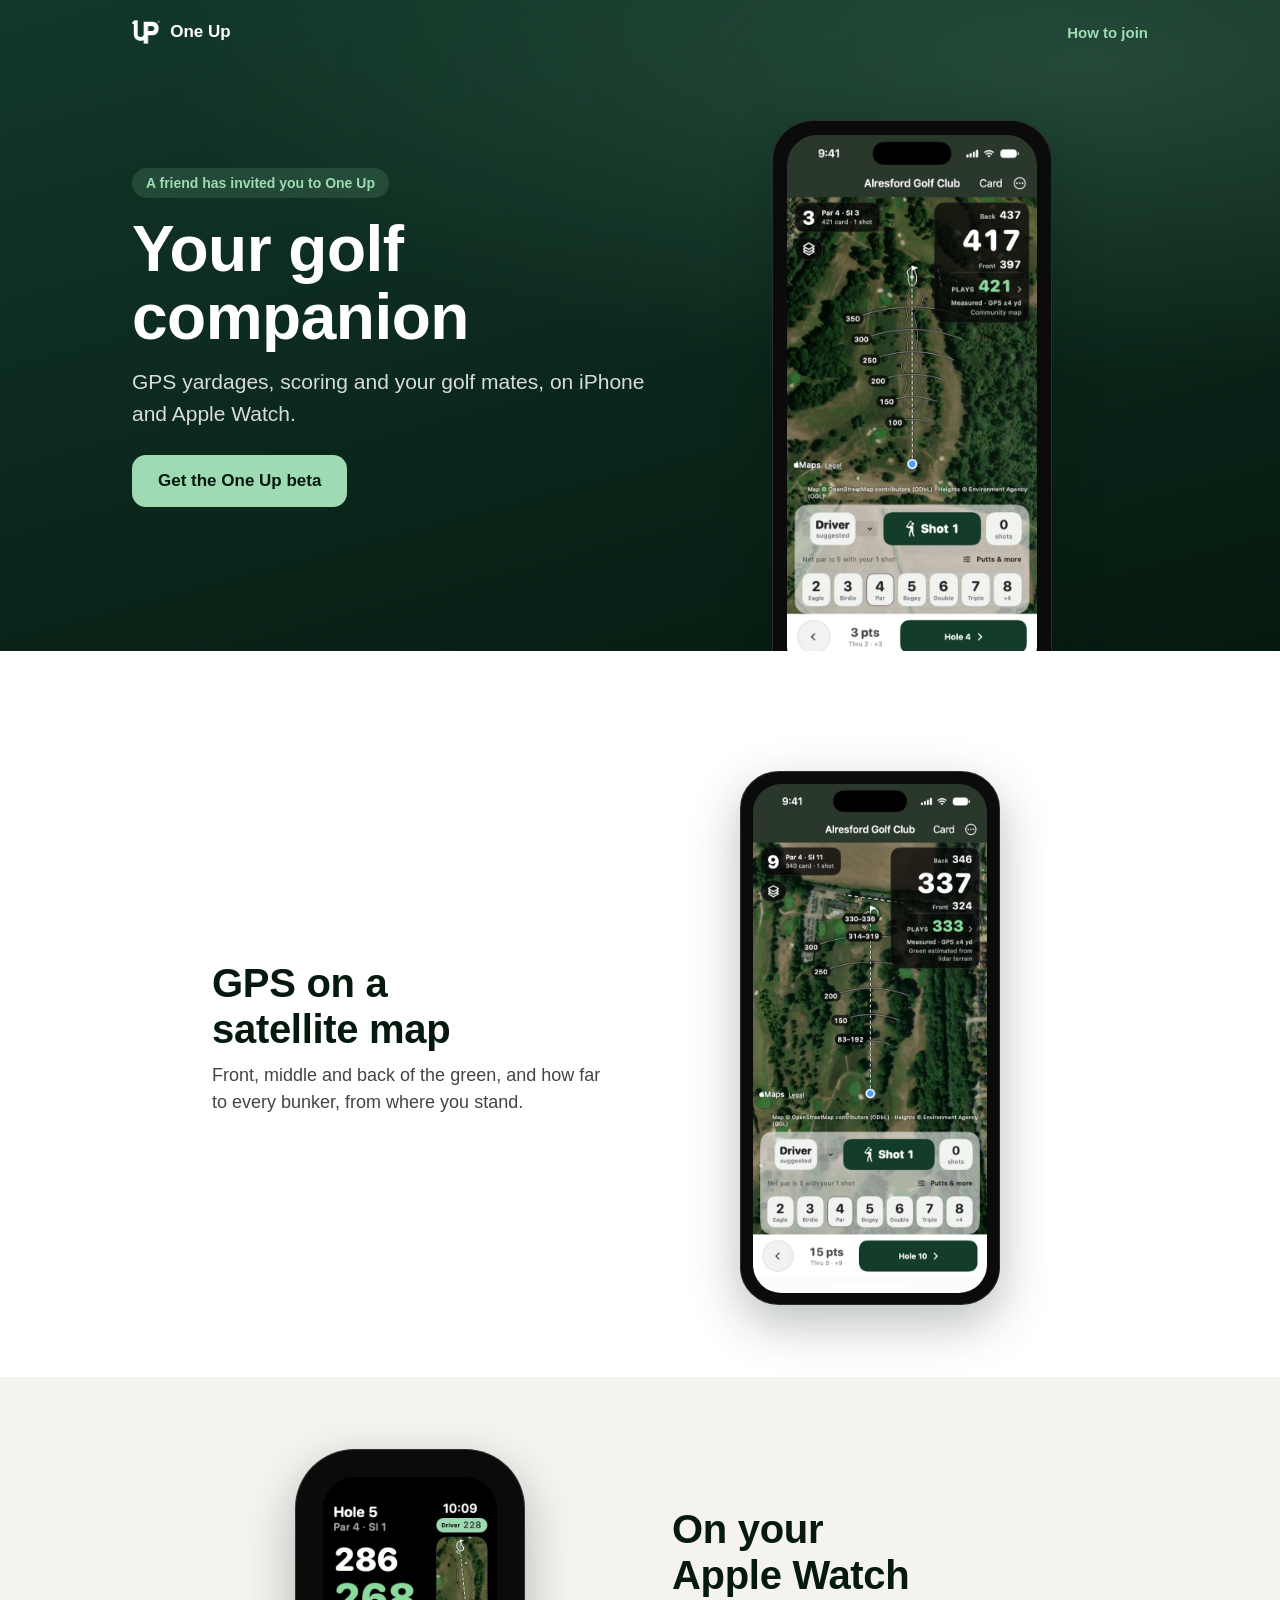
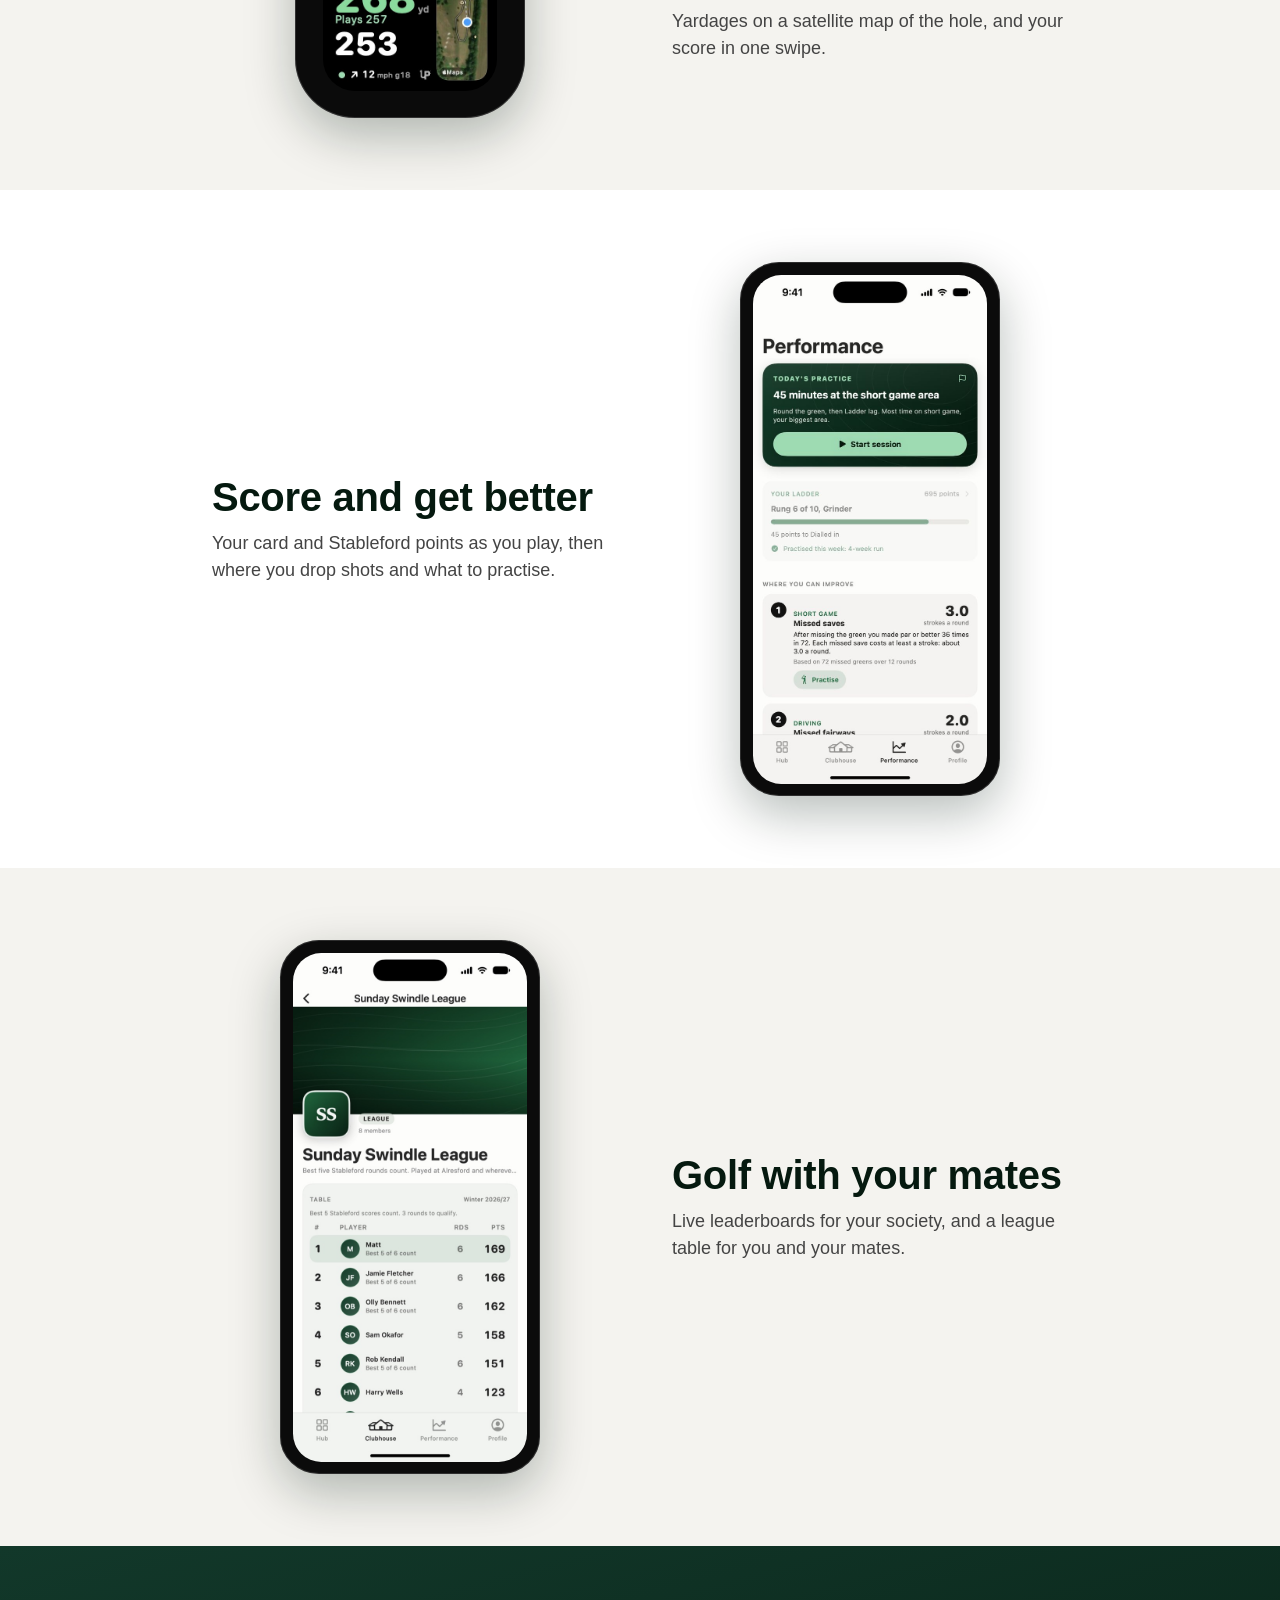
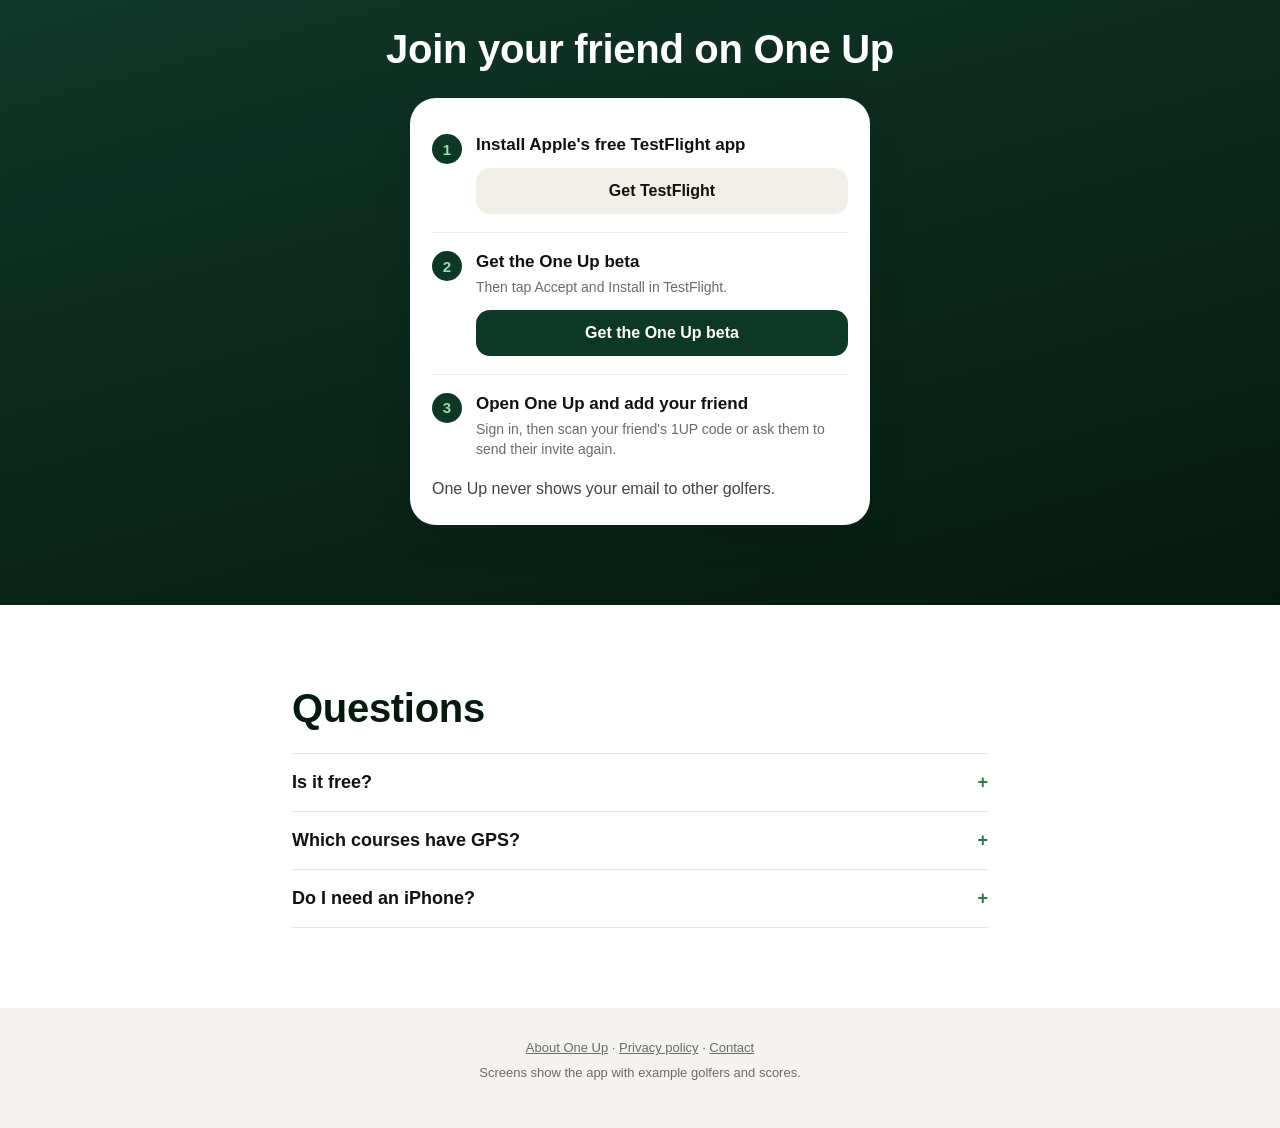
==== commit b99c3136: "Invite page on Android: no TestFlight step; iPhone and Android in the same societies" ====
--- a/invite/index.html
+++ b/invite/index.html
@@ -98,7 +98,7 @@
     <div class="card">
       <div class="body">
         <ol class="steps">
-          <li>
+          <li id="step-testflight">
             <span class="num">1</span>
             <div>
               <strong>Install Apple's free TestFlight app</strong>
@@ -108,7 +108,7 @@
           <li>
             <span class="num">2</span>
             <div>
-              <strong>Get the One Up beta</strong>
+              <strong id="get-title">Get the One Up beta</strong>
               <span class="sub" id="beta-note">Then tap Accept and Install in TestFlight.</span>
               <a id="get" class="btn primary" href="/" style="display:none">Get the One Up beta</a>
             </div>
@@ -146,7 +146,7 @@
       </details>
       <details>
         <summary>Do I need an iPhone?</summary>
-        <p>Yes. The Apple Watch is optional, and there's no Android version yet.</p>
+        <p>No. One Up runs on iPhone and Android, and iPhone and Android golfers play in the same societies. The Apple Watch is optional.</p>
       </details>
     </div>
   </div>
@@ -160,13 +160,21 @@
 <script>
   (function () {
     var download = window.ONE_UP_DOWNLOAD;
+    // Android: One Up for Android is a test app the friend sends; TestFlight is iPhone only.
+    var android = /Android/i.test(navigator.userAgent);
+    if (android) {
+      document.getElementById('step-testflight').style.display = 'none';
+      document.getElementById('get-title').textContent = 'Get One Up for Android';
+      document.getElementById('beta-note').textContent = 'It is in testing: ask the friend who invited you to send you the app.';
+      download = null;
+    }
     var get = document.getElementById('get');
     if (download) {
       get.href = download; get.style.display = 'block';
       var heroes = document.querySelectorAll('[data-get]');
       for (var i = 0; i < heroes.length; i++) heroes[i].href = download;
     }
-    else { document.getElementById('beta-note').textContent = 'One Up is in beta on iPhone. Ask the friend who invited you for the beta link.'; }
+    else if (!android) { document.getElementById('beta-note').textContent = 'One Up is in beta on iPhone. Ask the friend who invited you for the beta link.'; }
 
     var c = null;
     try { c = new URLSearchParams(location.search).get('c'); } catch (e) { c = null; }
